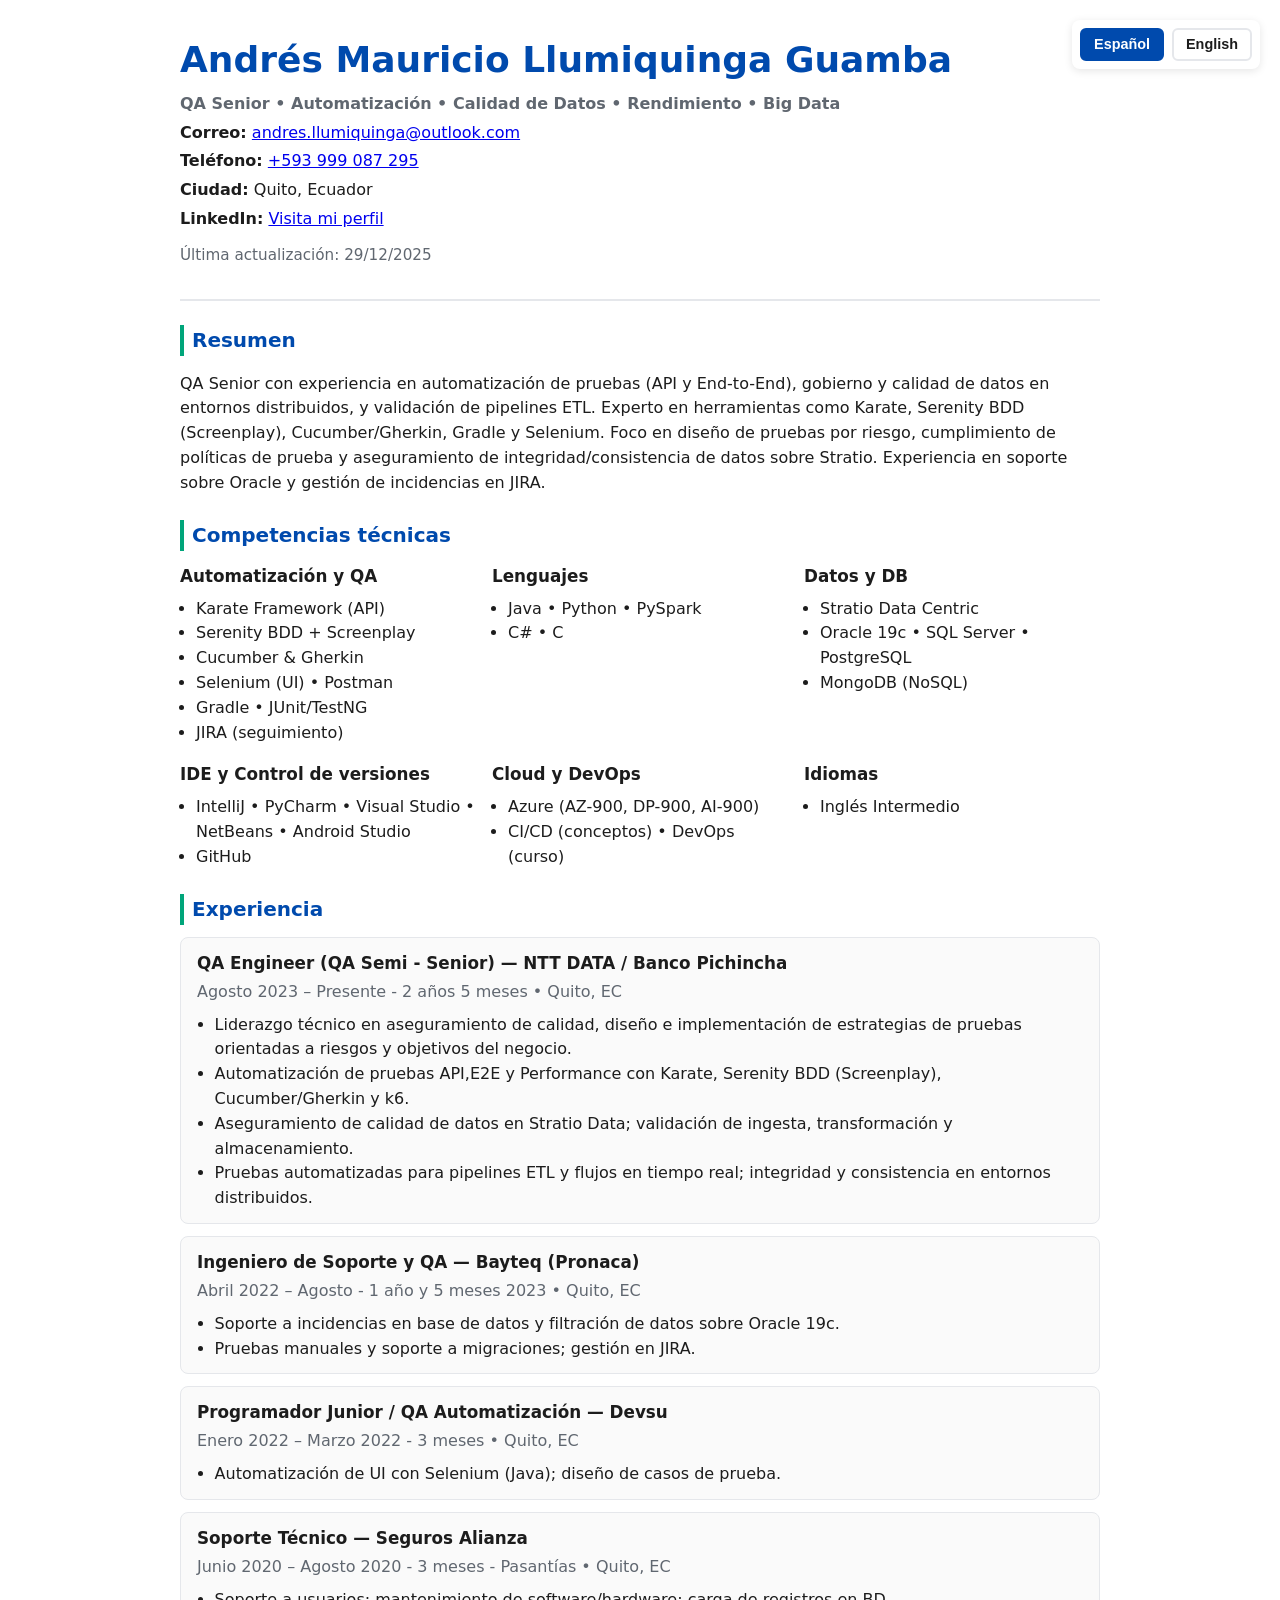
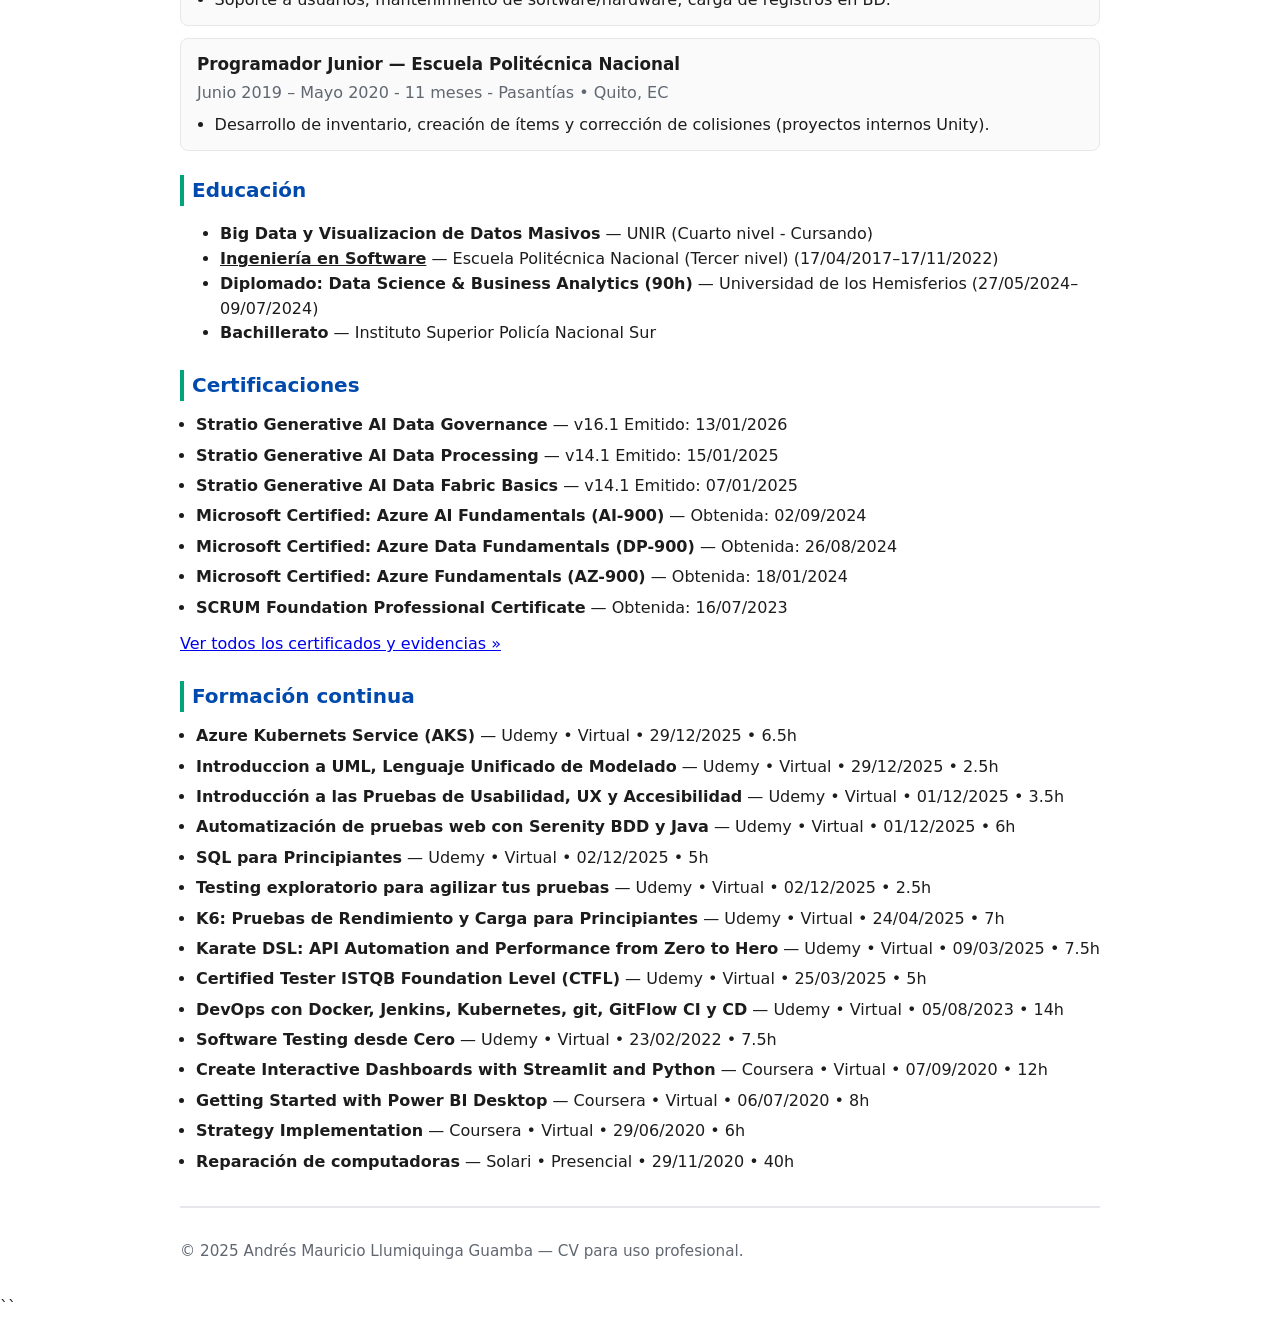
==== index.html @ d61115ff "init commit" ====
<!DOCTYPE html>
<html lang="es">
<head>
  <!-- ====== METADATOS BÁSICOS ====== -->
  <meta charset="utf-8" />
  <meta name="viewport" content="width=device-width, initial-scale=1" />
  <title>CV - Andrés Mauricio Llumiquinga Guamba | QA Senior</title>
  <meta name="description" content="Hoja de vida de QA Senior con foco en automatización, calidad de datos y rendimiento." />

  <!-- ====== HOJA DE ESTILOS ====== -->
    <link rel="stylesheet" href="styles.css">

  <!-- ====== DATOS ESTRUCTURADOS (Opcional) ====== -->
  <script type="application/ld+json">
  {
    "@context": "https://schema.org",
    "@type": "Person",
    "name": "Andrés Mauricio Llumiquinga Guamba",
    "jobTitle": "QA Senior / QA Engineer",
    "email": "mailto:andres.llumiquinga@outlook.com",
    "telephone": "+593-999-087-295",
    "address": {
      "@type": "PostalAddress",
      "addressLocality": "Quito",
      "addressCountry": "EC"
    }
  }
  </script>
</head>

<body>
  <!-- ====== SELECTOR DE IDIOMA ====== -->
  <div class="language-switcher">
    <button class="lang-btn active" data-lang="es" aria-label="Cambiar a Español">
      <span data-i18n="lang.spanish">Español</span>
    </button>
    <button class="lang-btn" data-lang="en" aria-label="Switch to English">
      <span data-i18n="lang.english">English</span>
    </button>
  </div>

  <!-- ====== CONTENEDOR PRINCIPAL ====== -->
  <main class="container">
    <!-- ====== CABECERA ====== -->
    <header class="header" role="banner" itemscope itemtype="https://schema.org/Person">
      <div class="identity">
        <!-- CAMBIAR: Nombre completo -->
        <h1 itemprop="name">Andrés Mauricio Llumiquinga Guamba</h1>
        <!-- CAMBIAR: Rol objetivo -->
        <p class="role" data-i18n="header.role">QA Senior • Automatización • Calidad de Datos • Rendimiento • Big Data</p>
      </div>

      <div class="contact" role="contentinfo">
        <!-- CAMBIAR: Datos de contacto cuando sea necesario -->
        <p><strong data-i18n="header.email">Correo:</strong> <a href="mailto:andres.llumiquinga@outlook.com">andres.llumiquinga@outlook.com</a></p>
        <p><strong data-i18n="header.phone">Teléfono:</strong> <a href="tel:+593999087295">+593 999 087 295</a></p>
        <p><strong data-i18n="header.city">Ciudad:</strong> <span data-i18n="header.location">Quito, Ecuador</span></p>
        <p>
          <strong data-i18n="header.linkedin">LinkedIn:</strong>
          <a href="https://www.linkedin.com/in/andr%C3%A9s-llumiquinga-320a70213?utm_source=share&utm_campaign=share_via&utm_content=profile&utm_medium=android_app"
            target="_blank" rel="noopener noreferrer" aria-label="Visita mi perfil en LinkedIn"
            style="display:inline-flex; align-items:center; gap:6currentColor">
              <path d="M20.447 20.452h-3.554v-5.569c0-1.328-.027-3.036-1.852-3.036-1.853 0-2.136 1.446-2.136 2.94v5.665H9.351V9h3.414v1.561h.048c.476-.9 1.637-1.852 3.37-1.852 3.603 0 4.269 2.372 4.269 5.455v6.288zM5.337 7.433a2.062 2.062 0 1 1 0-4.124 2.062 2.062 0 0 1 0 4.124zM6.997 20.452H3.674V9H6.997v11.452zM22.225 0H1.771C.792 0 0 .77 0 1.723v20.554C0 23.23.792 24 1.771 24h20.451C23.2 24 24 23.23 24 22.277V1.723C24 .77 23.2 0 22.225 0z"/>
            </svg>
            <span data-i18n="header.linkedin.text">Visita mi perfil</span>
          </a>
        </p>
        <!-- (Opcional) Agrega LinkedIn/GitHub cuando los tengas -->
        <!--
        <p><strong>GitHub:</strong> https://github.com/tu-usuariogithub.com/tu-usuario</a></p>
        -->

      </div>

      <!-- CAMBIAR: Actualiza la fecha cada vez que edites el CV -->
      <p class="last-update"><span data-i18n="header.lastupdate">Última actualización:</span> <time datetime="2025-12-29">29/12/2025</time></p>
    </header>

    <!-- ====== RESUMEN PROFESIONAL ====== -->
    <section class="section">
      <h2 data-i18n="section.summary">Resumen</h2>
      <p data-i18n="summary.text">
        QA Senior con experiencia en automatización de pruebas (API y End-to-End), gobierno y calidad de datos en entornos distribuidos,
        y validación de pipelines ETL. Experto en herramientas como Karate, Serenity BDD (Screenplay), Cucumber/Gherkin, Gradle y Selenium.
        Foco en diseño de pruebas por riesgo, cumplimiento de políticas de prueba y aseguramiento de integridad/consistencia de datos sobre
        Stratio. Experiencia en soporte sobre Oracle y gestión de incidencias en JIRA.
        <!-- TIP: Este párrafo es tu propuesta de valor. Actualízalo si cambias de foco. -->
      </p>
    </section>

    <!-- ====== COMPETENCIAS TÉCNICAS ====== -->
    <section class="section">
      <h2 data-i18n="section.skills">Competencias técnicas</h2>

      <div class="skills-grid">
        <div>
          <h3 data-i18n="skills.automation">Automatización y QA</h3>
          <!-- CAMBIAR/AGREGAR: Herramientas de QA -->
          <ul>
            <li>Karate Framework (API)</li>
            <li>Serenity BDD + Screenplay</li>
            <li>Cucumber &amp; Gherkin</li>
            <li>Selenium (UI) • Postman</li>
            <li>Gradle • JUnit/TestNG</li>
            <li>JIRA (seguimiento)</li>
          </ul>
        </div>

        <div>
          <h3 data-i18n="skills.languages">Lenguajes</h3>
          <ul>
            <li>Java • Python • PySpark</li>
            <li>C# • C</li>
          </ul>
        </div>

        <div>
          <h3 data-i18n="skills.data">Datos y DB</h3>
          <ul>
            <li>Stratio Data Centric</li>
            <li>Oracle 19c • SQL Server • PostgreSQL</li>
            <li>MongoDB (NoSQL)</li>
          </ul>
        </div>

        <div>
          <h3 data-i18n="skills.ide">IDE y Control de versiones</h3>
          <ul>
            <li>IntelliJ • PyCharm • Visual Studio • NetBeans • Android Studio</li>
            <li>GitHub</li>
          </ul>
        </div>

        <div>
          <h3 data-i18n="skills.cloud">Cloud y DevOps</h3>
          <ul>
            <li>Azure (AZ-900, DP-900, AI-900)</li>
            <li>CI/CD (conceptos) • DevOps (curso)</li>
          </ul>
        </div>

        <div>
          <h3 data-i18n="skills.spoken">Idiomas</h3>
          <ul>
            <li data-i18n="skills.english">Inglés Intermedio</li>
          </ul>
        </div>
      </div>
    </section>

    <!-- ====== EXPERIENCIA ====== -->
    <section class="section">
      <h2 data-i18n="section.experience">Experiencia</h2>

      <!-- NTTDATA – Banco Pichincha -->
      <article class="job">
        <header>
          <h3 data-i18n="job1.title">QA Engineer (QA Semi - Senior) — NTT DATA / Banco Pichincha</h3>
          <p class="meta" data-i18n="job1.period">Agosto 2023 – Presente - 2 años 5 meses • Quito, EC</p>
        </header>
        <ul>
          <li data-i18n="job1.desc1">Liderazgo técnico en aseguramiento de calidad, diseño e implementación de estrategias de pruebas orientadas a riesgos y objetivos del negocio.</li>
          <li data-i18n="job1.desc2">Automatización de pruebas API,E2E y Performance con Karate, Serenity BDD (Screenplay), Cucumber/Gherkin y k6.</li>
          <li data-i18n="job1.desc3">Aseguramiento de calidad de datos en Stratio Data; validación de ingesta, transformación y almacenamiento.</li>
          <li data-i18n="job1.desc4">Pruebas automatizadas para pipelines ETL y flujos en tiempo real; integridad y consistencia en entornos distribuidos.</li>
        </ul>
      </article>

      <!-- Bayteq -->
      <article class="job">
        <header>
          <h3 data-i18n="job2.title">Ingeniero de Soporte y QA — Bayteq (Pronaca)</h3>
          <p class="meta" data-i18n="job2.period">Abril 2022 – Agosto - 1 año y 5 meses 2023 • Quito, EC</p>
        </header>
        <ul>
          <li data-i18n="job2.desc1">Soporte a incidencias en base de datos y filtración de datos sobre Oracle 19c.</li>
          <li data-i18n="job2.desc2">Pruebas manuales y soporte a migraciones; gestión en JIRA.</li>
        </ul>
      </article>

      <!-- Devsu -->
      <article class="job">
        <header>
          <h3 data-i18n="job3.title">Programador Junior / QA Automatización — Devsu</h3>
          <p class="meta" data-i18n="job3.period">Enero 2022 – Marzo 2022 - 3 meses • Quito, EC</p>
        </header>
        <ul>
          <li data-i18n="job3.desc1">Automatización de UI con Selenium (Java); diseño de casos de prueba.</li>
        </ul>
      </article>

      <!-- Seguros Alianza -->
      <article class="job">
        <header>
          <h3 data-i18n="job4.title">Soporte Técnico — Seguros Alianza</h3>
          <p class="meta" data-i18n="job4.period">Junio 2020 – Agosto 2020 - 3 meses - Pasantías • Quito, EC</p>
        </header>
        <ul>
          <li data-i18n="job4.desc1">Soporte a usuarios; mantenimiento de software/hardware; carga de registros en BD.</li>
        </ul>
      </article>

      <!-- Escuela Politécnica Nacional -->
      <article class="job">
        <header>
          <h3 data-i18n="job5.title">Programador Junior — Escuela Politécnica Nacional</h3>
          <p class="meta" data-i18n="job5.period">Junio 2019 – Mayo 2020 - 11 meses - Pasantías • Quito, EC</p>
        </header>
        <ul>
          <li data-i18n="job5.desc1">Desarrollo de inventario, creación de ítems y corrección de colisiones (proyectos internos Unity).</li>
        </ul>
      </article>
    </section>

    <!-- ====== EDUCACIÓN ====== -->
    <section class="section">
      <h2 data-i18n="section.education">Educación</h2>
      <ul>
        <li><strong data-i18n="edu1">Big Data y Visualizacion de Datos Masivos</strong> — <span data-i18n="edu1.inst">UNIR (Cuarto nivel - Cursando)</span></li>
        <li><strong><a href="titulo.html" style="color: inherit; text-decoration: underline;" data-i18n="edu2">Ingeniería en Software</a></strong> — <span data-i18n="edu2.inst">Escuela Politécnica Nacional (Tercer nivel)</span> (17/04/2017–17/11/2022)</li>
        <li><strong data-i18n="edu3">Diplomado: Data Science &amp; Business Analytics (90h)</strong> — <span data-i18n="edu3.inst">Universidad de los Hemisferios</span> (27/05/2024–09/07/2024)</li>
        <li><strong data-i18n="edu4">Bachillerato</strong> — <span data-i18n="edu4.inst">Instituto Superior Policía Nacional Sur</span></li>
      </ul>
    </section>

    <!-- ====== CERTIFICACIONES ====== -->
    <section class="section">
      <h2 data-i18n="section.certifications">Certificaciones</h2>
      <ul class="cert-list">
        <!-- CAMBIAR/AGREGAR: Mantenemos fechas exactas -->
        <li><strong data-i18n="cert.list.stratio.governance">Stratio Generative AI Data Governance</strong> — v16.1 <span data-i18n="cert.issued">Emitida:</span> 13/01/2026</li>
        <li><strong data-i18n="cert.list.stratio.processing">Stratio Generative AI Data Processing</strong> — v14.1 <span data-i18n="cert.issued">Emitida:</span> 15/01/2025</li>
        <li><strong data-i18n="cert.list.stratio.fabric">Stratio Generative AI Data Fabric Basics</strong> — v14.1 <span data-i18n="cert.issued">Emitida:</span> 07/01/2025</li>
        <li><strong data-i18n="cert.list.azure.ai900">Microsoft Certified: Azure AI Fundamentals (AI-900)</strong> — <span data-i18n="cert.obtained">Obtenida:</span> 02/09/2024</li>
        <li><strong data-i18n="cert.list.azure.dp900">Microsoft Certified: Azure Data Fundamentals (DP-900)</strong> — <span data-i18n="cert.obtained">Obtenida:</span> 26/08/2024</li>
        <li><strong data-i18n="cert.list.azure.az900">Microsoft Certified: Azure Fundamentals (AZ-900)</strong> — <span data-i18n="cert.obtained">Obtenida:</span> 18/01/2024</li>
        <li><strong data-i18n="cert.list.scrum">SCRUM Foundation Professional Certificate</strong> — <span data-i18n="cert.obtained">Obtenida:</span> 16/07/2023</li>
      </ul>

      <!-- ====== Enlace a la galería de certificados ====== -->
      <p style="margin-top: .75rem">
        <!-- CAMBIAR: Si renombras el archivo certificados.html o lo alojas en otra ruta, actualiza el href -->
        
        <a href="certificados.html" target="_blank" rel="noopener" data-i18n="cert.link">
          Ver todos los certificados y evidencias »
        </a>
      </p>
    </section>

    <!-- ====== FORMACIÓN CONTINUA / CURSOS ====== -->
    <section class="section">
      <h2 data-i18n="section.courses">Formación continua</h2>
      <ul class="courses">
        <li><strong data-i18n="course1">Azure Kubernets Service (AKS)</strong> — Udemy • Virtual • 29/12/2025 • 6.5h</li>
        <li><strong data-i18n="course2">Introduccion a UML, Lenguaje Unificado de Modelado</strong> — Udemy • Virtual • 29/12/2025 • 2.5h</li>
        <li><strong data-i18n="course3">Introducción a las Pruebas de Usabilidad, UX y Accesibilidad</strong> — Udemy • Virtual • 01/12/2025 • 3.5h</li>
        <li><strong data-i18n="course4">Automatización de pruebas web con Serenity BDD y Java</strong> — Udemy • Virtual • 01/12/2025 • 6h</li>
        <li><strong data-i18n="course5">SQL para Principiantes</strong> — Udemy • Virtual • 02/12/2025 • 5h</li>
        <li><strong data-i18n="course6">Testing exploratorio para agilizar tus pruebas</strong> — Udemy • Virtual • 02/12/2025 • 2.5h</li>
        <li><strong data-i18n="course7">K6: Pruebas de Rendimiento y Carga para Principiantes</strong> — Udemy • Virtual • 24/04/2025 • 7h</li>
        <li><strong data-i18n="course8">Karate DSL: API Automation and Performance from Zero to Hero</strong> — Udemy • Virtual • 09/03/2025 • 7.5h</li>
        <li><strong data-i18n="course9">Certified Tester ISTQB Foundation Level (CTFL)</strong> — Udemy • Virtual • 25/03/2025 • 5h</li>
        <li><strong data-i18n="course10">DevOps con Docker, Jenkins, Kubernetes, git, GitFlow CI y CD</strong> — Udemy • Virtual • 05/08/2023 • 14h</li>
        <li><strong data-i18n="course11">Software Testing desde Cero:MasterClass todo en 1 (2022)</strong> — Udemy • Virtual • 23/02/2022 • 7.5h</li>
        <li><strong data-i18n="course12">Create Interactive Dashboards with Streamlit and Python</strong> — Coursera • Virtual • 07/09/2020 • 12h</li>
        <li><strong data-i18n="course13">Getting Started with Power BI Desktop</strong> — Coursera • Virtual • 06/07/2020 • 8h</li>
        <li><strong data-i18n="course14">Strategy Implementation</strong> — Coursera • Virtual • 29/06/2020 • 6h</li>
        <li><strong data-i18n="course15">Reparación de computadoras</strong> — Solari • Presencial • 29/11/2020 • 40h</li>
      </ul>
    </section>

    <!-- ====== PIE DE PÁGINA ====== -->
    <footer class="footer">
      <p>© <span id="year">2025</span> Andrés Mauricio Llumiquinga Guamba — <span data-i18n="footer.text">CV para uso profesional</span>.</p>
    </footer>
  </main>

  <!-- ====== SCRIPTS ====== -->
  <script src="js/i18n.js"></script>
  <script src="js/main.js"></script>
</body>
</html>
``
---- styles.css ----
/* ====== VARIABLES DE TEMA ====== */
/* CAMBIAR: Colores de marca aquí y se aplican en todo el CV */
:root {
  --bg: #ffffff;
  --text: #1c1c1c;
  --muted: #606770;
  --primary: #004aad;    /* Azul profesional */
  --accent: #00a57a;     /* Verde para detalles */
  --border: #e5e7eb;
}

/* ====== RESET LIGERO ====== */
* { box-sizing: border-box; }
html, body { margin: 0; padding: 0; }
body {
  font-family: system-ui, -apple-system, Segoe UI, Roboto, Arial, sans-serif;
  background: var(--bg);
  color: var(--text);
  line-height: 1.55;
}

/* ====== CONTENEDOR ====== */
.container {
  max-width: 960px;             /* Escalable para lectura */
  margin: 2rem auto;
  padding: 0 1.25rem;
}

/* ====== CABECERA ====== */
.header {
  border-bottom: 2px solid var(--border);
  padding-bottom: 1rem;
  margin-bottom: 1.5rem;
}
.header .identity h1 {
  font-size: clamp(1.75rem, 3vw, 2.25rem);
  margin: 0 0 .25rem 0;
  color: var(--primary);
}
.header .role {
  margin: 0;
  color: var(--muted);
  font-weight: 600;
}
.header .contact p {
  margin: .25rem 0;
}
.header .last-update {
  margin-top: .75rem;
  font-size: .95rem;
  color: var(--muted);
}

/* ====== SECCIONES ====== */
.section {
  margin: 1.5rem 0;
}
.section h2 {
  font-size: 1.25rem;
  margin: 0 0 .75rem 0;
  color: var(--primary);
  border-left: 4px solid var(--accent);
  padding-left: .5rem;
}

/* ====== GRID DE SKILLS ====== */
.skills-grid {
  display: grid;
  grid-template-columns: repeat(auto-fit, minmax(240px, 1fr));
  gap: 1rem;
}
.skills-grid h3 {
  margin: 0 0 .5rem 0;
  color: var(--text);
  font-size: 1.05rem;
}
.skills-grid ul {
  margin: 0;
  padding-left: 1rem;
}

/* ====== EXPERIENCIA ====== */
.job {
  border: 1px solid var(--border);
  border-radius: 8px;
  padding: .75rem 1rem;
  margin-bottom: .75rem;
  background: #fafafa;
}
.job header h3 {
  margin: 0;
  font-size: 1.05rem;
}
.job .meta {
  margin: .25rem 0 .5rem 0;
  color: var(--muted);
}
.job ul {
  margin: 0;
  padding-left: 1.1rem;
}

/* ====== LISTAS ESPECÍFICAS ====== */
.cert-list, .courses, .references {
  margin: 0;
  padding-left: 1rem;
}
.cert-list li, .courses li, .references li {
  margin-bottom: .35rem;
}

/* ====== PIE DE PÁGINA ====== */
.footer {
  border-top: 2px solid var(--border);
  margin-top: 2rem;
  padding-top: 1rem;
  color: var(--muted);
  font-size: .95rem;
}

/* ====== SELECTOR DE IDIOMA ====== */
.language-switcher {
  position: fixed;
  top: 20px;
  right: 20px;
  display: flex;
  gap: 0.5rem;
  background: white;
  padding: 0.5rem;
  border-radius: 8px;
  box-shadow: 0 2px 8px rgba(0, 0, 0, 0.1);
  z-index: 1000;
}

.lang-btn {
  background: transparent;
  border: 2px solid var(--border);
  color: var(--text);
  padding: 0.4rem 0.75rem;
  border-radius: 6px;
  cursor: pointer;
  font-size: 0.9rem;
  font-weight: 600;
  transition: all 0.3s ease;
}

.lang-btn:hover {
  border-color: var(--primary);
  color: var(--primary);
}

.lang-btn.active {
  background: var(--primary);
  border-color: var(--primary);
  color: white;
}

/* ====== RESPONSIVE DETALLES ====== */
@media (max-width: 560px) {
  .header .contact { font-size: .95rem; }
  
  .language-switcher {
    top: 10px;
    right: 10px;
    padding: 0.3rem;
  }
  
  .lang-btn {
    padding: 0.3rem 0.6rem;
    font-size: 0.85rem;
  }
}

/* ====== MODO IMPRESIÓN (PDF) ====== */
/* Optimizado para generar PDF sin cortes ni páginas adicionales */
@media print {
  /* Mantener colores originales */
  :root {
    --bg: #ffffff;
    --text: #1c1c1c;
    --muted: #606770;
    --primary: #004aad;    /* Azul profesional */
    --accent: #00a57a;     /* Verde para detalles */
    --border: #e5e7eb;
  }
  
  /* Resetear márgenes y padding del contenedor */
  body {
    margin: 0;
    padding: 0;
    background: white;
  }
  
  .container { 
    max-width: 100%; 
    margin: 0 auto;
    padding: 1cm 1.5cm;
  }
  
  /* Cabecera compacta */
  .header {
    border-bottom: 2px solid var(--border);
    padding-bottom: 0.5rem;
    margin-bottom: 0.75rem;
    page-break-after: avoid;
  }
  
  .header .identity h1 {
    font-size: 1.5rem;
    margin-bottom: 0.25rem;
  }
  
  .header .role {
    font-size: 0.9rem;
    margin-bottom: 0.5rem;
  }
  
  .header .contact p {
    margin: 0.15rem 0;
    font-size: 0.85rem;
    line-height: 1.3;
  }
  
  .header .last-update {
    font-size: 0.8rem;
    margin-top: 0.5rem;
  }
  
  /* Secciones */
  .section {
    margin: 0.75rem 0;
    page-break-inside: avoid;
  }
  
  .section h2 {
    font-size: 1.1rem;
    margin: 0.5rem 0 0.4rem 0;
    page-break-after: avoid;
  }
  
  /* Skills grid compacto */
  .skills-grid {
    display: grid;
    grid-template-columns: repeat(3, 1fr);
    gap: 0.5rem;
    font-size: 0.85rem;
  }
  
  .skills-grid h3 {
    font-size: 0.95rem;
    margin: 0 0 0.3rem 0;
  }
  
  .skills-grid ul {
    margin: 0;
    padding-left: 1rem;
  }
  
  .skills-grid li {
    margin-bottom: 0.15rem;
    line-height: 1.3;
  }
  
  /* Experiencia - EVITAR CORTES */
  .job {
    border: 1px solid var(--border);
    border-radius: 4px;
    padding: 0.5rem 0.75rem;
    margin-bottom: 0.5rem;
    background: #fafafa;
    page-break-inside: avoid; /* Evita que se corte */
    break-inside: avoid; /* Soporte adicional */
  }
  
  .job header {
    page-break-after: avoid;
  }
  
  .job header h3 {
    font-size: 0.95rem;
    margin: 0 0 0.2rem 0;
  }
  
  .job .meta {
    font-size: 0.8rem;
    margin: 0.15rem 0 0.3rem 0;
  }
  
  .job ul {
    margin: 0;
    padding-left: 1.2rem;
  }
  
  .job li {
    margin-bottom: 0.2rem;
    font-size: 0.85rem;
    line-height: 1.4;
    page-break-inside: avoid;
  }
  
  /* Listas compactas */
  .cert-list, .courses {
    margin: 0;
    padding-left: 1.2rem;
    font-size: 0.85rem;
  }
  
  .cert-list li, .courses li {
    margin-bottom: 0.2rem;
    line-height: 1.3;
    page-break-inside: avoid;
  }
  
  /* Educación */
  .section ul {
    font-size: 0.85rem;
    line-height: 1.4;
  }
  
  .section ul li {
    margin-bottom: 0.25rem;
    page-break-inside: avoid;
  }
  
  /* Footer */
  .footer {
    border-top: 1px solid var(--border);
    margin-top: 1rem;
    padding-top: 0.5rem;
    font-size: 0.8rem;
    page-break-inside: avoid;
  }
  
  /* Enlaces sin decoración */
  a {
    color: #000;
    text-decoration: none;
  }
  
  /* SVG y elementos decorativos ocultos */
  svg {
    display: none;
  }
  
  /* Ocultar selector de idioma en impresión */
  .language-switcher {
    display: none;
  }
  
  /* Evitar saltos de página innecesarios */
  h1, h2, h3, h4, h5, h6 {
    page-break-after: avoid;
  }
  
  p {
    orphans: 3;
    widows: 3;
  }
  
  /* Reducir espaciado general */
  * {
    margin-top: 0;
  }
  
  /* Asegurar que el resumen no se parta */
  .section:first-of-type p {
    page-break-inside: avoid;
  }
}

/* ===================================================================== */
/* ====== ESTILOS ADICIONALES PARA CERTIFICADOS.HTML (GALERÍA) ======== */
/* ===================================================================== */

/* Botones/Filtros */
.filters {
  display: flex;
  flex-wrap: wrap;
  gap: .5rem;
}
.filter-btn {
  border: 1px solid var(--border);
  background: #fff;
  color: var(--text);
  padding: .4rem .75rem;
  border-radius: 6px;
  cursor: pointer;
  font-size: .95rem;
}
.filter-btn.is-active {
  border-color: var(--primary);
  color: var(--primary);
  font-weight: 600;
}

/* Enlace estilo botón (para "Ver certificados") */
.btn-link {
  color: var(--primary);
  font-weight: 600;
  text-decoration: none;
  border-bottom: 2px solid var(--primary);
}
.btn-link:hover { opacity: .85; }

/* Grid de certificados */
.cert-grid {
  display: grid;
  grid-template-columns: repeat(auto-fill, minmax(300px, 1fr));
  gap: 1.875rem;
  margin-top: 1.25rem;
}

/* Tarjetas */
.card {
  background: white;
  border-radius: 12px;
  overflow: hidden;
  box-shadow: 0 4px 6px rgba(0, 0, 0, 0.1);
  transition: transform 0.3s ease, box-shadow 0.3s ease;
  display: flex;
  flex-direction: column;
}

.card:hover {
  transform: translateY(-5px);
  box-shadow: 0 8px 15px rgba(0, 0, 0, 0.2);
}

/* Card Header con gradiente e icono centrado */
.card-header {
  background: linear-gradient(135deg, #2b7a9b 0%, #1abc9c 100%);
  padding: 3.75rem 1.25rem;
  display: flex;
  flex-direction: column;
  align-items: center;
  justify-content: center;
  min-height: 200px;
}

.card-icon {
  font-size: 5rem;
  margin-bottom: 0.9375rem;
  text-align: center;
}

.card-icon-image {
  width: 100%;
  max-width: 150px;
  height: 100px;
  display: flex;
  align-items: center;
  justify-content: center;
  margin-bottom: 0.9375rem;
}

.card-icon-image img {
  max-width: 100%;
  max-height: 100%;
  object-fit: contain;
  filter: brightness(1.1) contrast(0.95);
}

.card-title {
  color: white;
  font-size: 1.25rem;
  font-weight: 600;
  text-align: center;
  letter-spacing: 1px;
}

/* Card Body */
.card-body {
  padding: 1.5625rem;
  flex: 1;
  display: flex;
  flex-direction: column;
}

.cert-name {
  font-size: 1.125rem;
  font-weight: 700;
  color: #333;
  margin: 0 0 0.9375rem 0;
  line-height: 1.4;
}

.cert-details {
  font-size: 0.875rem;
  color: #666;
  margin-bottom: 1.25rem;
}

.cert-details span {
  display: inline-block;
  margin-right: 0.625rem;
}

.card-buttons {
  display: flex;
  gap: 0.625rem;
  flex-wrap: wrap;
  margin-top: auto;
}

/* Botones de acción */
.btn {
  padding: 0.625rem 1.25rem;
  border-radius: 6px;
  text-decoration: none;
  font-size: 0.875rem;
  font-weight: 600;
  display: inline-flex;
  align-items: center;
  gap: 0.5rem;
  transition: all 0.3s ease;
  border: none;
  cursor: pointer;
  color: #fff;
}

.btn-preview {
  background-color: #0066cc;
}

.btn-preview:hover {
  background-color: #0052a3;
}

.btn-credential {
  background-color: #10b981;
}

.btn-credential:hover {
  background-color: #059669;
}

/* Impresión: ocultar miniaturas si lo deseas */
@media print {
  .card-media { display: none; }
}

/* ===================================================================== */
/* ====== LIGHTBOX MODAL PARA VISTA PREVIA DE CERTIFICADOS ============ */
/* ===================================================================== */

.lightbox {
  display: none;
  position: fixed;
  z-index: 9999;
  left: 0;
  top: 0;
  width: 100%;
  height: 100%;
  background-color: rgba(0, 0, 0, 0.95);
  align-items: center;
  justify-content: center;
  animation: fadeIn 0.3s ease;
}

@keyframes fadeIn {
  from { opacity: 0; }
  to { opacity: 1; }
}

.lightbox-content {
  max-width: 95%;
  max-height: 92vh;
  display: flex;
  flex-direction: column;
  align-items: center;
  gap: 1rem;
  animation: zoomIn 0.3s ease;
}

@keyframes zoomIn {
  from { transform: scale(0.8); opacity: 0; }
  to { transform: scale(1); opacity: 1; }
}


#lightbox-media {
  display: flex;
  align-items: center;
  justify-content: center;
  width: 100vw;
  height: 85vh;
  background: transparent;
  border-radius: 0;
  overflow: visible;
  box-shadow: none;
  margin: 0;
  padding: 0;
}

#lightbox-media img {
  max-width: 96vw;
  max-height: 82vh;
  object-fit: contain;
  display: block;
  margin: 0 auto;
  background: #fff;
  border-radius: 8px;
  box-shadow: 0 4px 24px rgba(0,0,0,0.18);
}

#lightbox-media iframe {
  width: 96vw;
  height: 82vh;
  min-width: 320px;
  min-height: 400px;
  border: none;
  border-radius: 8px;
  background: #fff;
  box-shadow: 0 4px 24px rgba(0,0,0,0.18);
  display: block;
  margin: 0 auto;
}

#lightbox-img {
  max-width: 100%;
  max-height: 70vh;
  object-fit: contain;
  border-radius: 8px;
  box-shadow: 0 10px 40px rgba(0, 0, 0, 0.5);
}

.lightbox-caption {
  background: rgba(255, 255, 255, 0.95);
  padding: 1rem 1.5rem;
  border-radius: 8px;
  text-align: center;
  max-width: 600px;
}

.lightbox-caption h3 {
  margin: 0 0 0.5rem 0;
  color: var(--primary);
  font-size: 1.1rem;
}

.lightbox-caption p {
  margin: 0;
  color: var(--muted);
  font-size: 0.95rem;
}

/* Botones de navegación y cierre */
.close-btn, .prev-btn, .next-btn {
  position: absolute;
  color: white;
  font-size: 2.5rem;
  font-weight: bold;
  cursor: pointer;
  user-select: none;
  padding: 0.5rem 1rem;
  transition: all 0.2s ease;
  background: rgba(0, 0, 0, 0.5);
  border-radius: 4px;
}

.close-btn:hover, .prev-btn:hover, .next-btn:hover {
  background: rgba(255, 255, 255, 0.2);
  transform: scale(1.1);
}

.close-btn {
  top: 20px;
  right: 35px;
}

.prev-btn {
  left: 20px;
  top: 50%;
  transform: translateY(-50%);
}

.next-btn {
  right: 20px;
  top: 50%;
  transform: translateY(-50%);
}

.prev-btn:hover, .next-btn:hover {
  transform: translateY(-50%) scale(1.1);
}

/* Placeholder para certificados sin imagen */
.placeholder-cert {
  width: 100%;
  height: 100%;
  display: flex;
  flex-direction: column;
  align-items: center;
  justify-content: center;
  background: linear-gradient(135deg, var(--primary) 0%, var(--accent) 100%);
  color: white;
  font-size: 3rem;
  font-weight: bold;
  cursor: pointer;
  transition: transform 0.2s ease;
}

.placeholder-cert:hover {
  transform: scale(1.05);
}

.placeholder-cert small {
  font-size: 0.9rem;
  margin-top: 0.5rem;
  opacity: 0.9;
}

/* Hacer las tarjetas más interactivas */
.card {
  transition: transform 0.2s ease, box-shadow 0.2s ease;
}

.card:hover {
  transform: translateY(-5px);
  box-shadow: 0 8px 20px rgba(0, 0, 0, 0.15);
}

.card-media {
  cursor: pointer;
  transition: opacity 0.2s ease;
}

.card-media:hover {
  opacity: 0.9;
}

/* Mejorar botones */
.btn {
  transition: all 0.2s ease;
  border: none;
  cursor: pointer;
}

.btn:hover {
  transform: translateY(-2px);
  box-shadow: 0 4px 12px rgba(0, 74, 173, 0.3);
}

.btn-secondary:hover {
  box-shadow: 0 4px 12px rgba(0, 165, 122, 0.3);
}

/* Responsive para lightbox */
@media (max-width: 768px) {
  .lightbox-content {
    max-width: 95%;
  }
  
  #lightbox-img {
    max-height: 60vh;
  }
  
  .close-btn {
    top: 10px;
    right: 10px;
    font-size: 2rem;
  }
  
  .prev-btn, .next-btn {
    font-size: 2rem;
    padding: 0.3rem 0.7rem;
  }
  
  .lightbox-caption {
    padding: 0.75rem 1rem;
  }
  
  .lightbox-caption h3 {
    font-size: 1rem;
  }
}

/* ===================================================================== */
/* ====== ESTILOS PARA TITULO.HTML ====================================== */
/* ===================================================================== */

.pdf-container {
  width: 100%;
  height: calc(100vh - 200px);
  min-height: 600px;
  margin: 2rem 0;
  border: 1px solid var(--border);
  border-radius: 8px;
  overflow: hidden;
}

.pdf-container iframe {
  width: 100%;
  height: 100%;
  border: none;
}

.btn-back {
  display: inline-flex;
  align-items: center;
  justify-content: center;
  background: var(--primary);
  color: #fff;
  padding: 0.75rem 1.5rem;
  border-radius: 6px;
  text-decoration: none;
  font-weight: 600;
  transition: opacity 0.3s ease;
  min-width: 180px;
}

.btn-back:hover {
  opacity: 0.9;
}

.download-link {
  display: inline-flex;
  align-items: center;
  justify-content: center;
  background: var(--accent);
  color: #fff;
  padding: 0.75rem 1.5rem;
  border-radius: 6px;
  text-decoration: none;
  font-weight: 600;
  transition: opacity 0.3s ease;
  min-width: 180px;
}

.download-link:hover {
  opacity: 0.9;
}

.actions {
  display: flex;
  gap: 0.75rem;
  flex-wrap: wrap;
  align-items: stretch;
  margin: 1.5rem 0;
}

.actions a {
  display: inline-flex;
  align-items: center;
  justify-content: center;
}
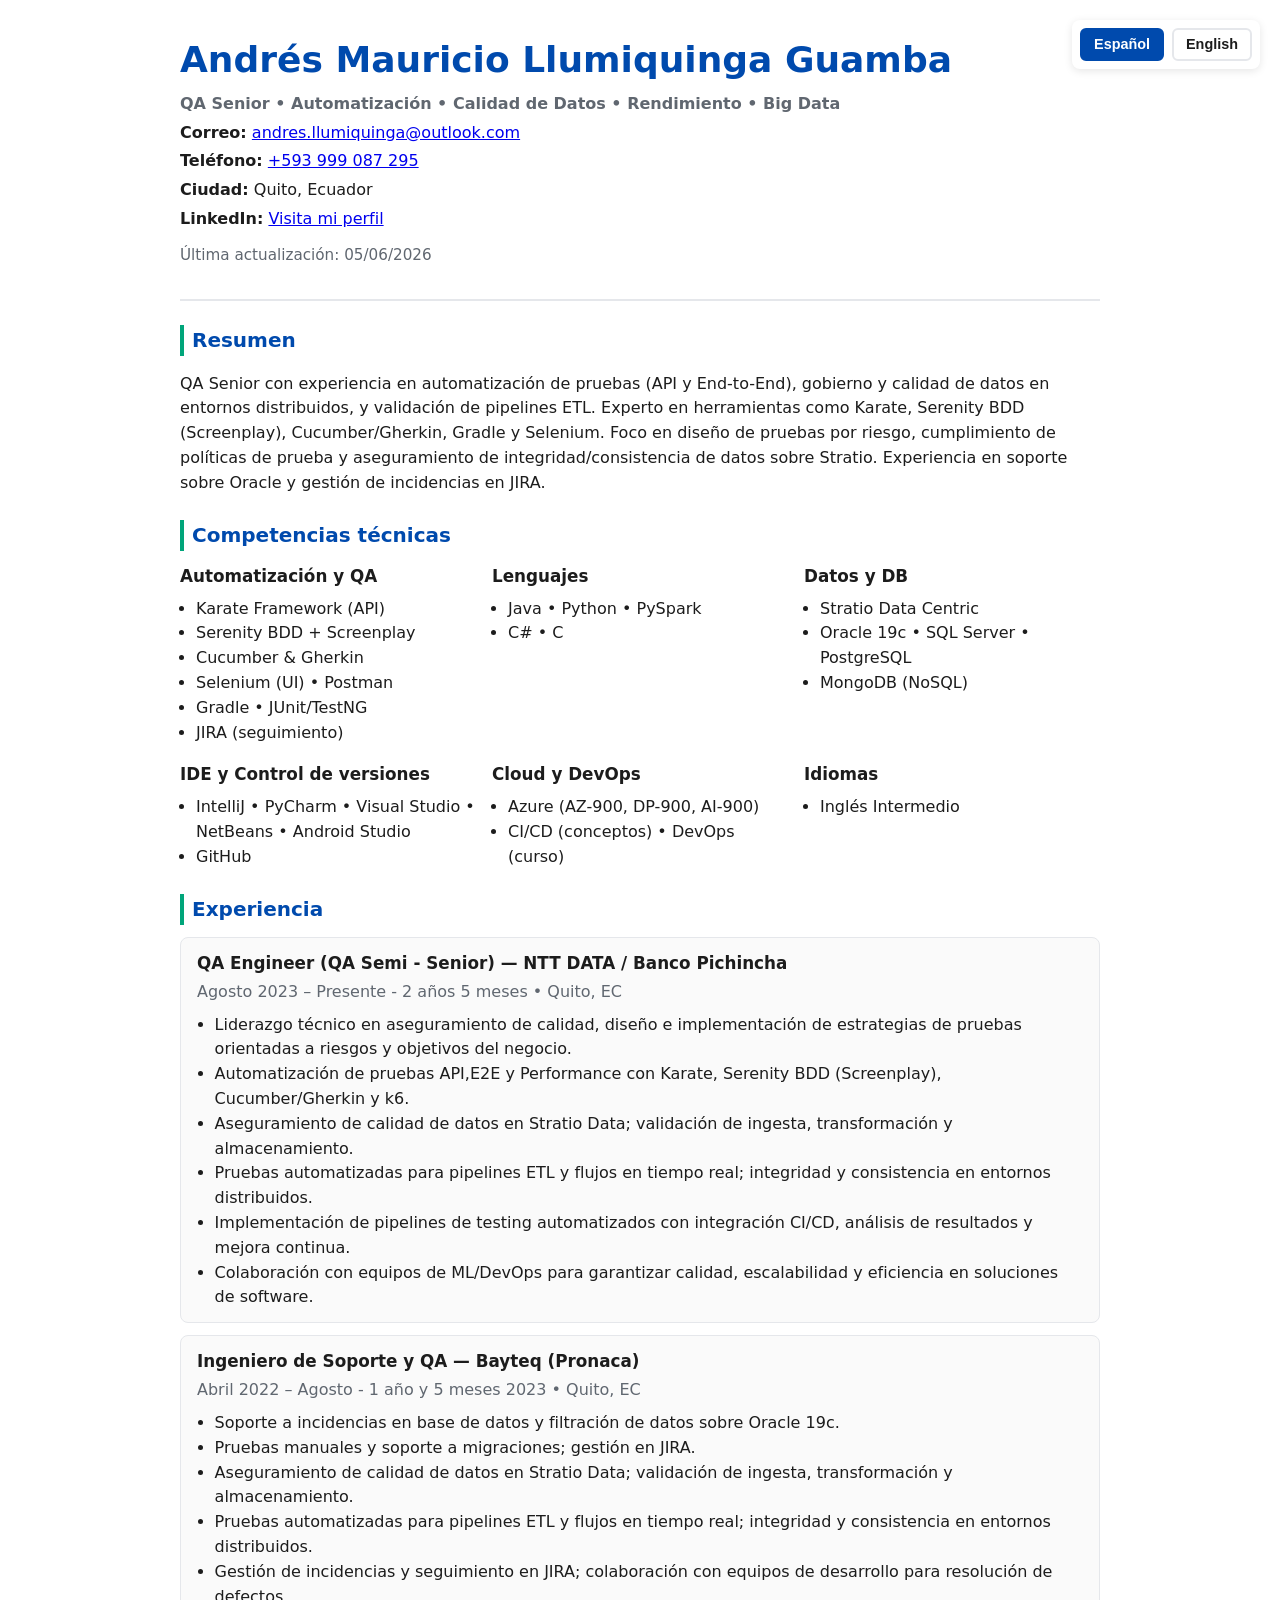
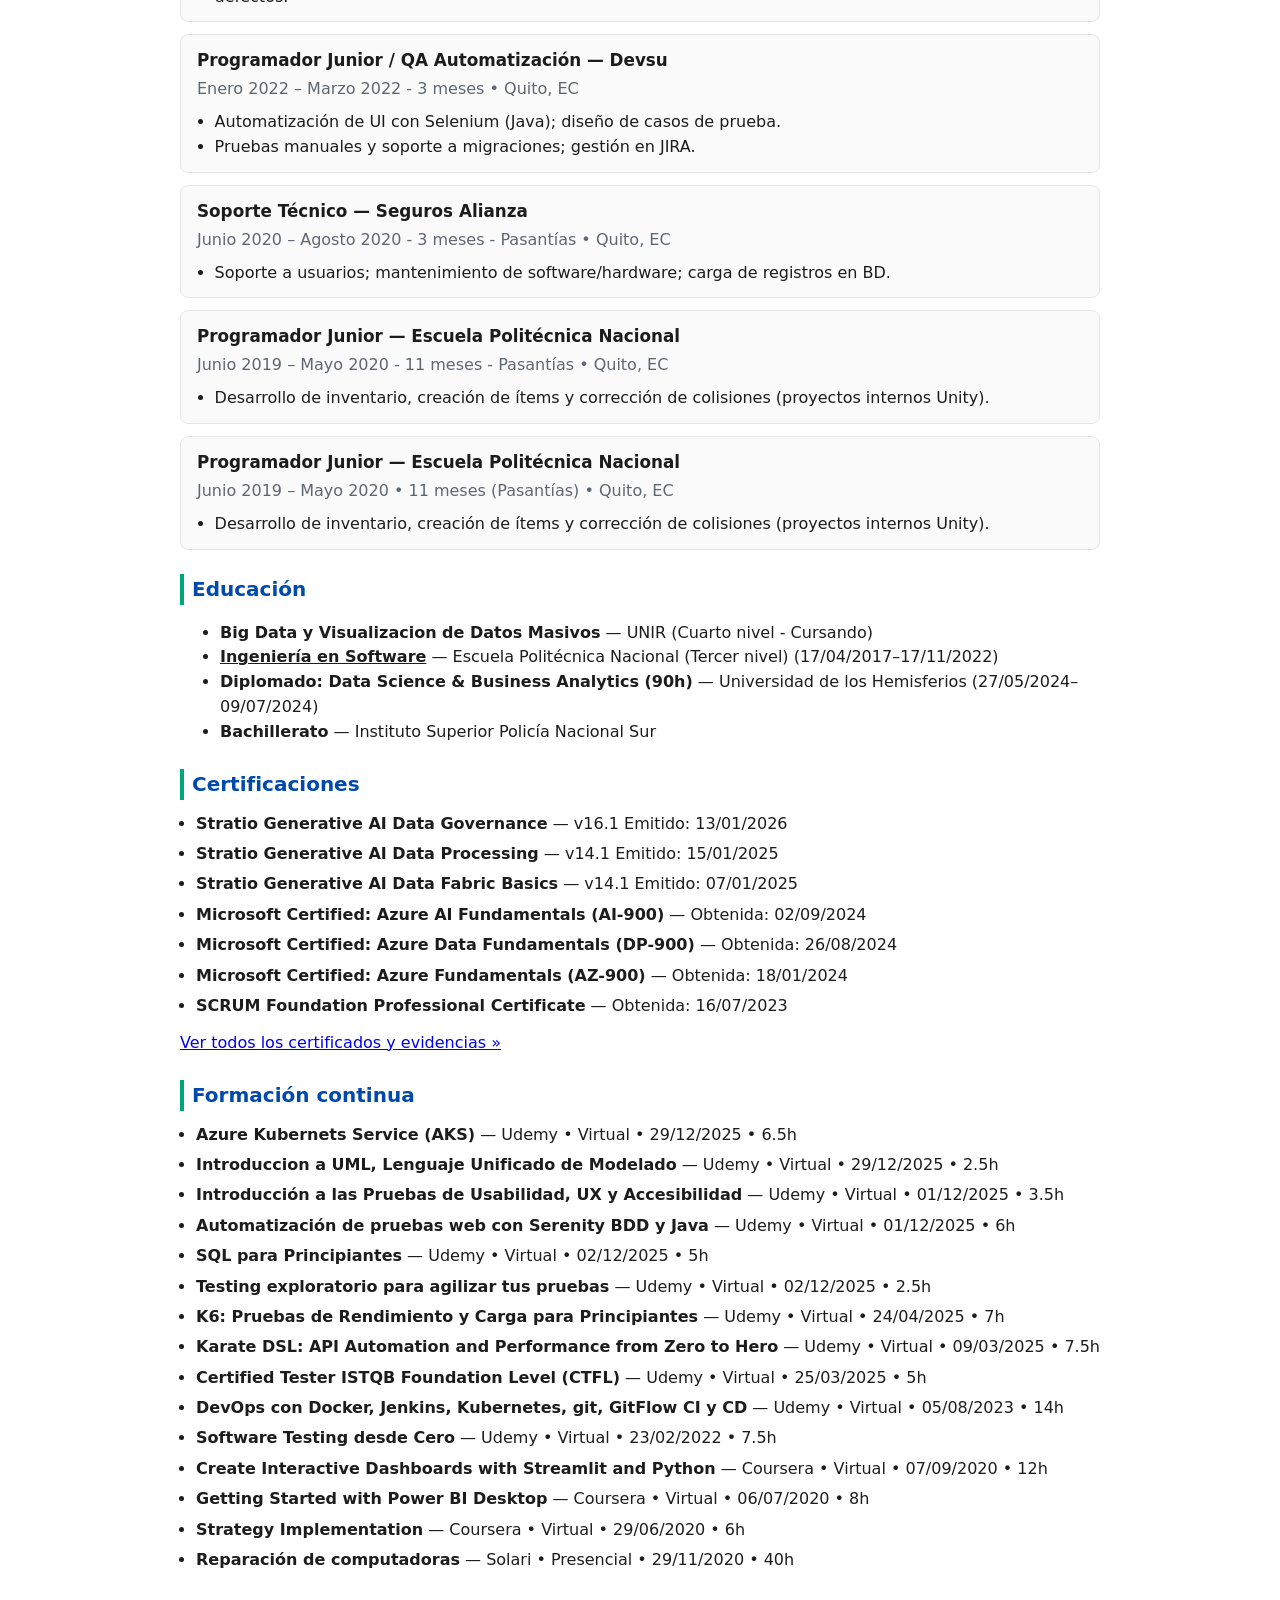
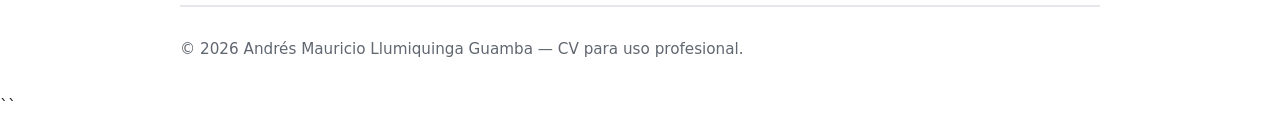
==== commit 9340e954: "Update new role" ====
--- a/index.html
+++ b/index.html
@@ -16,7 +16,7 @@
     "@context": "https://schema.org",
     "@type": "Person",
     "name": "Andrés Mauricio Llumiquinga Guamba",
-    "jobTitle": "QA Senior / QA Engineer",
+    "jobTitle": "QE Senior",
     "email": "mailto:andres.llumiquinga@outlook.com",
     "telephone": "+593-999-087-295",
     "address": {
@@ -47,7 +47,7 @@
         <!-- CAMBIAR: Nombre completo -->
         <h1 itemprop="name">Andrés Mauricio Llumiquinga Guamba</h1>
         <!-- CAMBIAR: Rol objetivo -->
-        <p class="role" data-i18n="header.role">QA Senior • Automatización • Calidad de Datos • Rendimiento • Big Data</p>
+        <p class="role" data-i18n="header.role">QE Senior • Automatización • Calidad de Datos • Agentes de IA • MCP • Rendimiento • Big Data</p>
       </div>
 
       <div class="contact" role="contentinfo">
@@ -73,18 +73,20 @@
       </div>
 
       <!-- CAMBIAR: Actualiza la fecha cada vez que edites el CV -->
-      <p class="last-update"><span data-i18n="header.lastupdate">Última actualización:</span> <time datetime="2025-12-29">29/12/2025</time></p>
+      <p class="last-update"><span data-i18n="header.lastupdate">Última actualización:</span> <time datetime="2026-06-05">05/06/2026</time></p>
     </header>
 
     <!-- ====== RESUMEN PROFESIONAL ====== -->
     <section class="section">
       <h2 data-i18n="section.summary">Resumen</h2>
       <p data-i18n="summary.text">
-        QA Senior con experiencia en automatización de pruebas (API y End-to-End), gobierno y calidad de datos en entornos distribuidos,
-        y validación de pipelines ETL. Experto en herramientas como Karate, Serenity BDD (Screenplay), Cucumber/Gherkin, Gradle y Selenium.
-        Foco en diseño de pruebas por riesgo, cumplimiento de políticas de prueba y aseguramiento de integridad/consistencia de datos sobre
-        Stratio. Experiencia en soporte sobre Oracle y gestión de incidencias en JIRA.
-        <!-- TIP: Este párrafo es tu propuesta de valor. Actualízalo si cambias de foco. -->
+        Ingeniero de Calidad Senior (QE SR) en NTT DATA — puesto asumido desde el 1 de mayo de 2026. Experiencia consolidada en automatización de pruebas
+        (API y End-to-End), gobierno y calidad de datos en entornos distribuidos, y validación de pipelines ETL. Experto en herramientas como Karate,
+        Serenity BDD (Screenplay), Cucumber/Gherkin, Gradle, Selenium y k6 para pruebas de rendimiento. Actualmente liderando el diseño e implementación
+        de estrategias de pruebas orientadas a riesgos, pipelines de testing automatizados, frameworks MCP (Model Context Protocol) y soluciones de
+        automatización que integran agentes conversacionales de IA para soporte, pruebas y mejora continua. Foco en aseguramiento de integridad y
+        consistencia de datos sobre Stratio, cumplimiento de políticas de prueba, CI/CD, Python, integración con equipos de ML/DevOps y análisis de
+        resultados para garantizar calidad y escalabilidad. Enfocado en impulsar la eficiencia y la calidad mediante soluciones inteligentes y automatizadas.
       </p>
     </section>
 
@@ -152,62 +154,79 @@
     <section class="section">
       <h2 data-i18n="section.experience">Experiencia</h2>
 
-      <!-- NTTDATA – Banco Pichincha -->
-      <article class="job">
-        <header>
-          <h3 data-i18n="job1.title">QA Engineer (QA Semi - Senior) — NTT DATA / Banco Pichincha</h3>
-          <p class="meta" data-i18n="job1.period">Agosto 2023 – Presente - 2 años 5 meses • Quito, EC</p>
+      <!-- NTTDATA – Banco Pichincha - QE Senior -->
+      <article class="job">
+        <header>
+          <h3 data-i18n="job1.title">QE Senior (QE SR) — NTT DATA / Banco Pichincha</h3>
+          <p class="meta" data-i18n="job1.period">Mayo 2026 – Presente • Quito, EC</p>
         </header>
         <ul>
           <li data-i18n="job1.desc1">Liderazgo técnico en aseguramiento de calidad, diseño e implementación de estrategias de pruebas orientadas a riesgos y objetivos del negocio.</li>
-          <li data-i18n="job1.desc2">Automatización de pruebas API,E2E y Performance con Karate, Serenity BDD (Screenplay), Cucumber/Gherkin y k6.</li>
-          <li data-i18n="job1.desc3">Aseguramiento de calidad de datos en Stratio Data; validación de ingesta, transformación y almacenamiento.</li>
-          <li data-i18n="job1.desc4">Pruebas automatizadas para pipelines ETL y flujos en tiempo real; integridad y consistencia en entornos distribuidos.</li>
+          <li data-i18n="job1.desc2">Creación y orquestación de agentes de IA y frameworks MCP (Model Context Protocol) para automatización inteligente de pruebas y soporte.</li>
+          <li data-i18n="job1.desc3">Automatización de pruebas API, E2E y Performance con Karate, Serenity BDD (Screenplay), Cucumber/Gherkin y k6.</li>
+          <li data-i18n="job1.desc4">Aseguramiento de calidad de datos en Stratio Data; validación de ingesta, transformación y almacenamiento.</li>
+          <li data-i18n="job1.desc5">Implementación de pipelines de testing automatizados con integración CI/CD, análisis de resultados y mejora continua.</li>
+          <li data-i18n="job1.desc6">Colaboración con equipos de ML/DevOps para garantizar calidad, escalabilidad y eficiencia en soluciones de software.</li>
+        </ul>
+      </article>
+
+      <!-- NTTDATA – Banco Pichincha - QA Engineer -->
+      <article class="job">
+        <header>
+          <h3 data-i18n="job2.title">QA Engineer (QA Semi - Senior) — NTT DATA / Banco Pichincha</h3>
+          <p class="meta" data-i18n="job2.period">Agosto 2023 – Abril 2026 • 2 años 9 meses • Quito, EC</p>
+        </header>
+        <ul>
+          <li data-i18n="job2.desc1">Diseño e implementación de estrategias de pruebas orientadas a riesgos y objetivos del negocio.</li>
+          <li data-i18n="job2.desc2">Automatización de pruebas API, E2E y Performance con Karate, Serenity BDD (Screenplay), Cucumber/Gherkin y k6.</li>
+          <li data-i18n="job2.desc3">Aseguramiento de calidad de datos en Stratio Data; validación de ingesta, transformación y almacenamiento.</li>
+          <li data-i18n="job2.desc4">Pruebas automatizadas para pipelines ETL y flujos en tiempo real; integridad y consistencia en entornos distribuidos.</li>
+          <li data-i18n="job2.desc5">Gestión de incidencias y seguimiento en JIRA; colaboración con equipos de desarrollo para resolución de defectos.</li>
         </ul>
       </article>
 
       <!-- Bayteq -->
       <article class="job">
         <header>
-          <h3 data-i18n="job2.title">Ingeniero de Soporte y QA — Bayteq (Pronaca)</h3>
-          <p class="meta" data-i18n="job2.period">Abril 2022 – Agosto - 1 año y 5 meses 2023 • Quito, EC</p>
-        </header>
-        <ul>
-          <li data-i18n="job2.desc1">Soporte a incidencias en base de datos y filtración de datos sobre Oracle 19c.</li>
-          <li data-i18n="job2.desc2">Pruebas manuales y soporte a migraciones; gestión en JIRA.</li>
+          <h3 data-i18n="job3.title">Ingeniero de Soporte y QA — Bayteq (Pronaca)</h3>
+          <p class="meta" data-i18n="job3.period">Abril 2022 – Agosto 2023 • 1 año 5 meses • Quito, EC</p>
+        </header>
+        <ul>
+          <li data-i18n="job3.desc1">Soporte a incidencias en base de datos y filtración de datos sobre Oracle 19c.</li>
+          <li data-i18n="job3.desc2">Pruebas manuales y soporte a migraciones; gestión en JIRA.</li>
         </ul>
       </article>
 
       <!-- Devsu -->
       <article class="job">
         <header>
-          <h3 data-i18n="job3.title">Programador Junior / QA Automatización — Devsu</h3>
-          <p class="meta" data-i18n="job3.period">Enero 2022 – Marzo 2022 - 3 meses • Quito, EC</p>
-        </header>
-        <ul>
-          <li data-i18n="job3.desc1">Automatización de UI con Selenium (Java); diseño de casos de prueba.</li>
+          <h3 data-i18n="job4.title">Programador Junior / QA Automatización — Devsu</h3>
+          <p class="meta" data-i18n="job4.period">Enero 2022 – Marzo 2022 • 3 meses • Quito, EC</p>
+        </header>
+        <ul>
+          <li data-i18n="job4.desc1">Automatización de UI con Selenium (Java); diseño de casos de prueba.</li>
         </ul>
       </article>
 
       <!-- Seguros Alianza -->
       <article class="job">
         <header>
-          <h3 data-i18n="job4.title">Soporte Técnico — Seguros Alianza</h3>
-          <p class="meta" data-i18n="job4.period">Junio 2020 – Agosto 2020 - 3 meses - Pasantías • Quito, EC</p>
-        </header>
-        <ul>
-          <li data-i18n="job4.desc1">Soporte a usuarios; mantenimiento de software/hardware; carga de registros en BD.</li>
+          <h3 data-i18n="job5.title">Soporte Técnico — Seguros Alianza</h3>
+          <p class="meta" data-i18n="job5.period">Junio 2020 – Agosto 2020 • 3 meses (Pasantías) • Quito, EC</p>
+        </header>
+        <ul>
+          <li data-i18n="job5.desc1">Soporte a usuarios; mantenimiento de software/hardware; carga de registros en BD.</li>
         </ul>
       </article>
 
       <!-- Escuela Politécnica Nacional -->
       <article class="job">
         <header>
-          <h3 data-i18n="job5.title">Programador Junior — Escuela Politécnica Nacional</h3>
-          <p class="meta" data-i18n="job5.period">Junio 2019 – Mayo 2020 - 11 meses - Pasantías • Quito, EC</p>
-        </header>
-        <ul>
-          <li data-i18n="job5.desc1">Desarrollo de inventario, creación de ítems y corrección de colisiones (proyectos internos Unity).</li>
+          <h3 data-i18n="job6.title">Programador Junior — Escuela Politécnica Nacional</h3>
+          <p class="meta" data-i18n="job6.period">Junio 2019 – Mayo 2020 • 11 meses (Pasantías) • Quito, EC</p>
+        </header>
+        <ul>
+          <li data-i18n="job6.desc1">Desarrollo de inventario, creación de ítems y corrección de colisiones (proyectos internos Unity).</li>
         </ul>
       </article>
     </section>
@@ -271,7 +290,7 @@
 
     <!-- ====== PIE DE PÁGINA ====== -->
     <footer class="footer">
-      <p>© <span id="year">2025</span> Andrés Mauricio Llumiquinga Guamba — <span data-i18n="footer.text">CV para uso profesional</span>.</p>
+      <p>© <span id="year">2026</span> Andrés Mauricio Llumiquinga Guamba — <span data-i18n="footer.text">CV para uso profesional</span>.</p>
     </footer>
   </main>
 
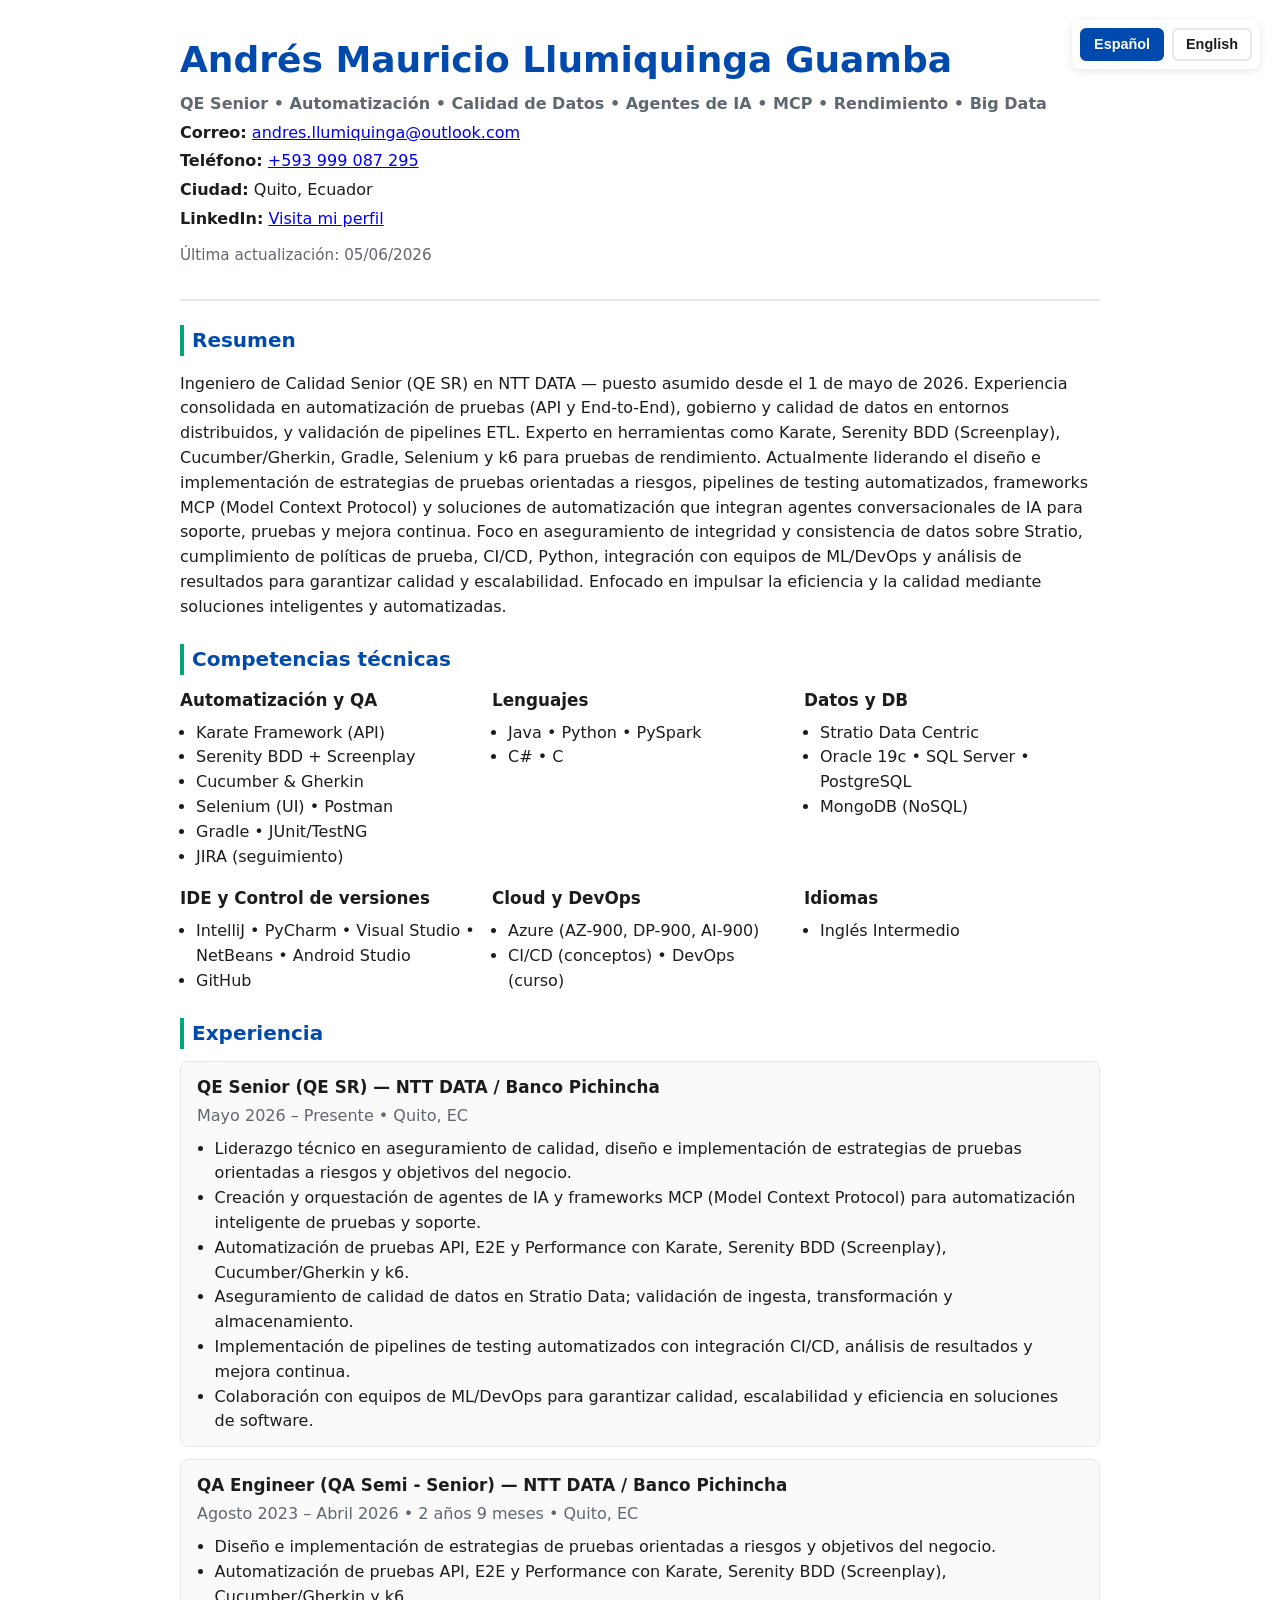
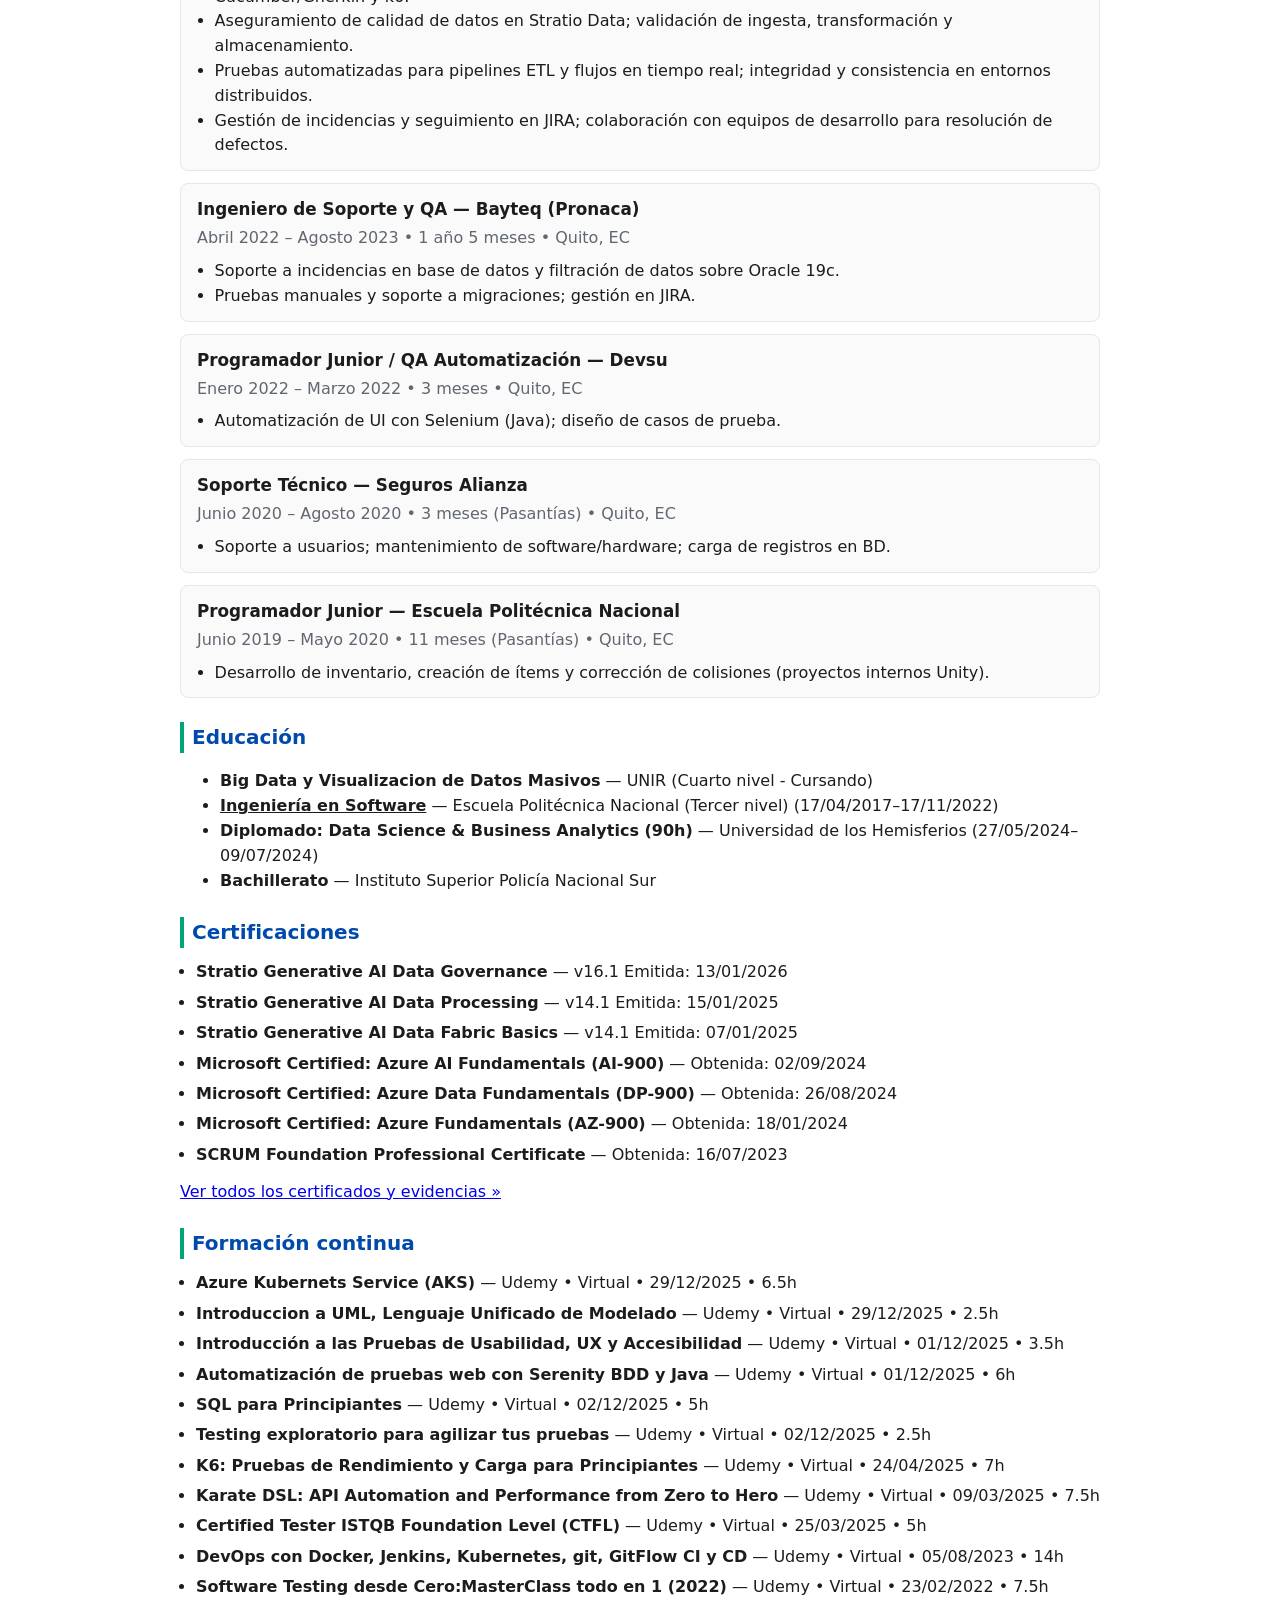
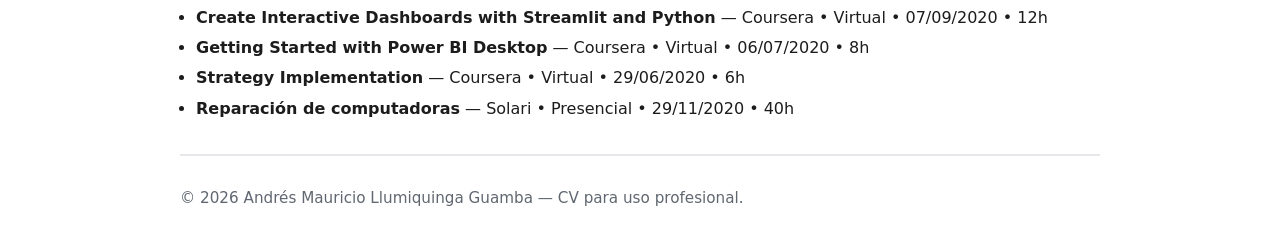
==== commit fcbefbed: "add new role" ====
--- a/index.html
+++ b/index.html
@@ -299,4 +299,3 @@
   <script src="js/main.js"></script>
 </body>
 </html>
-``
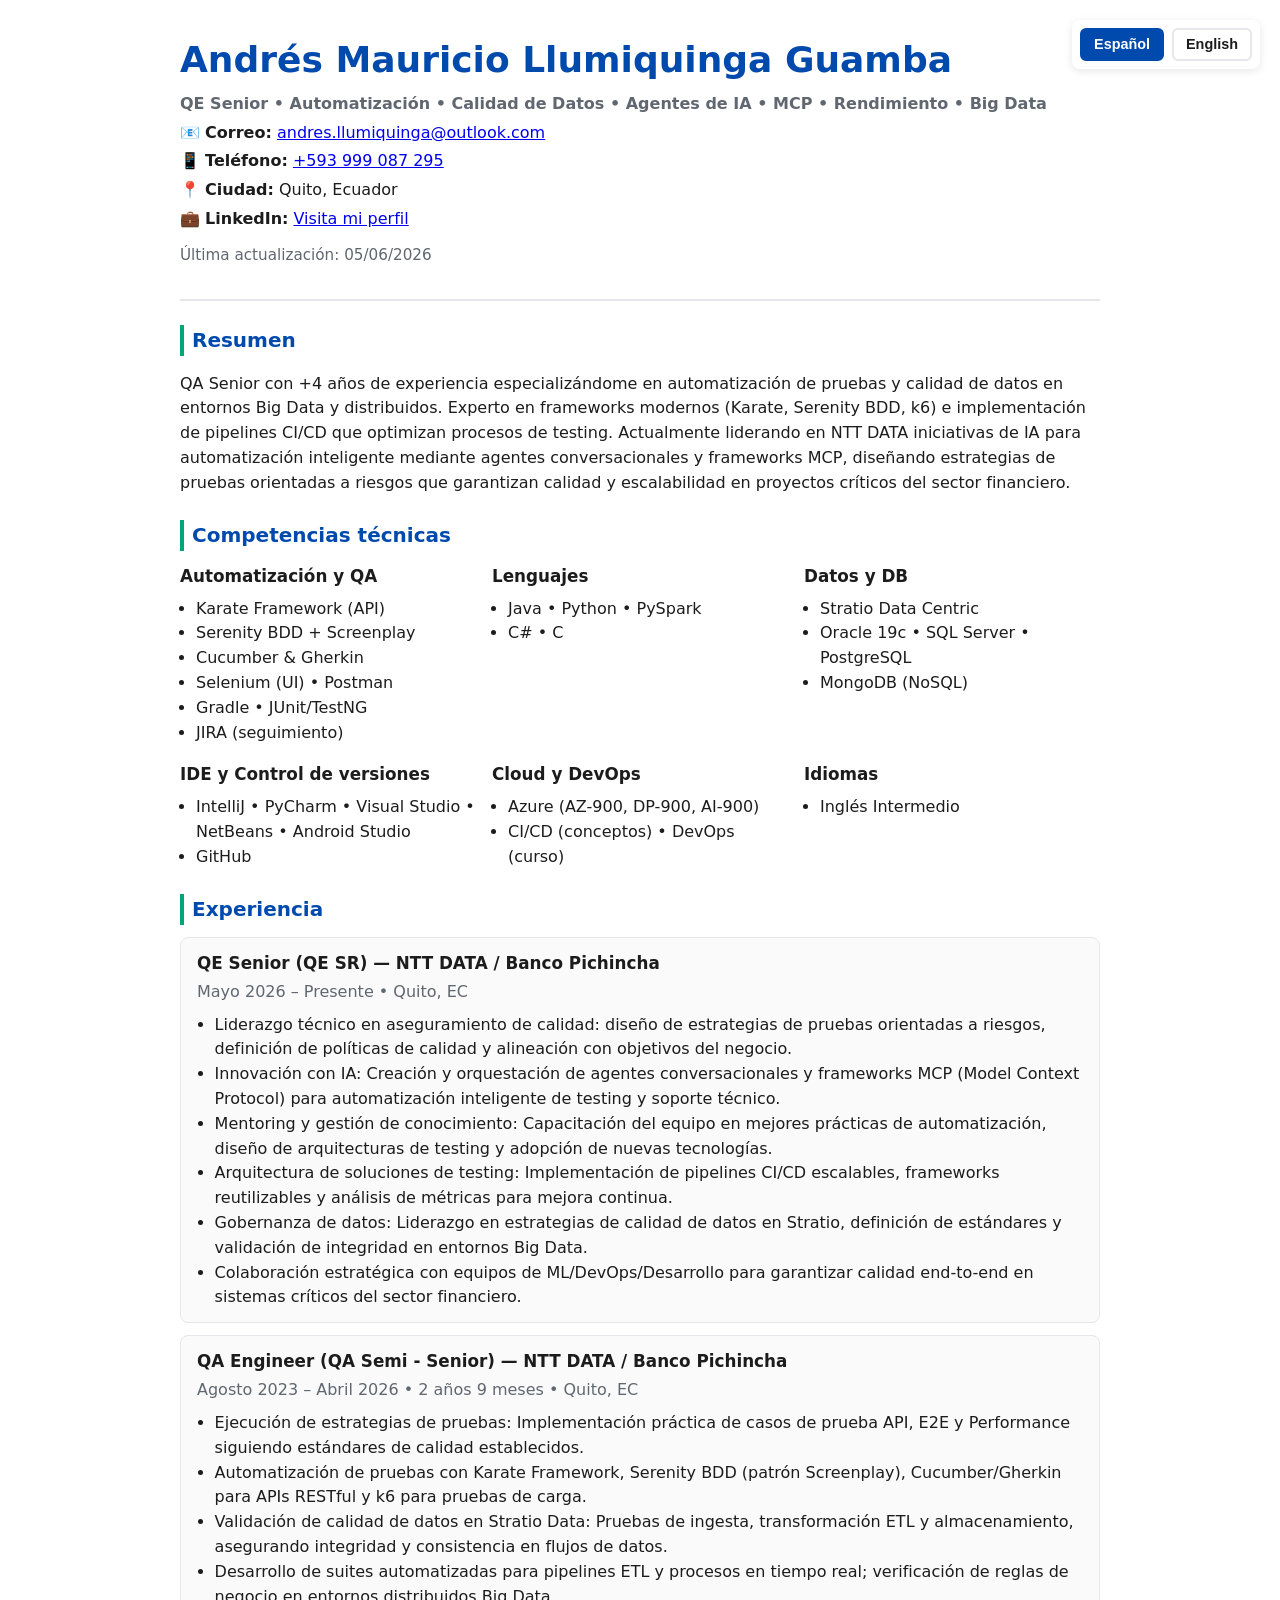
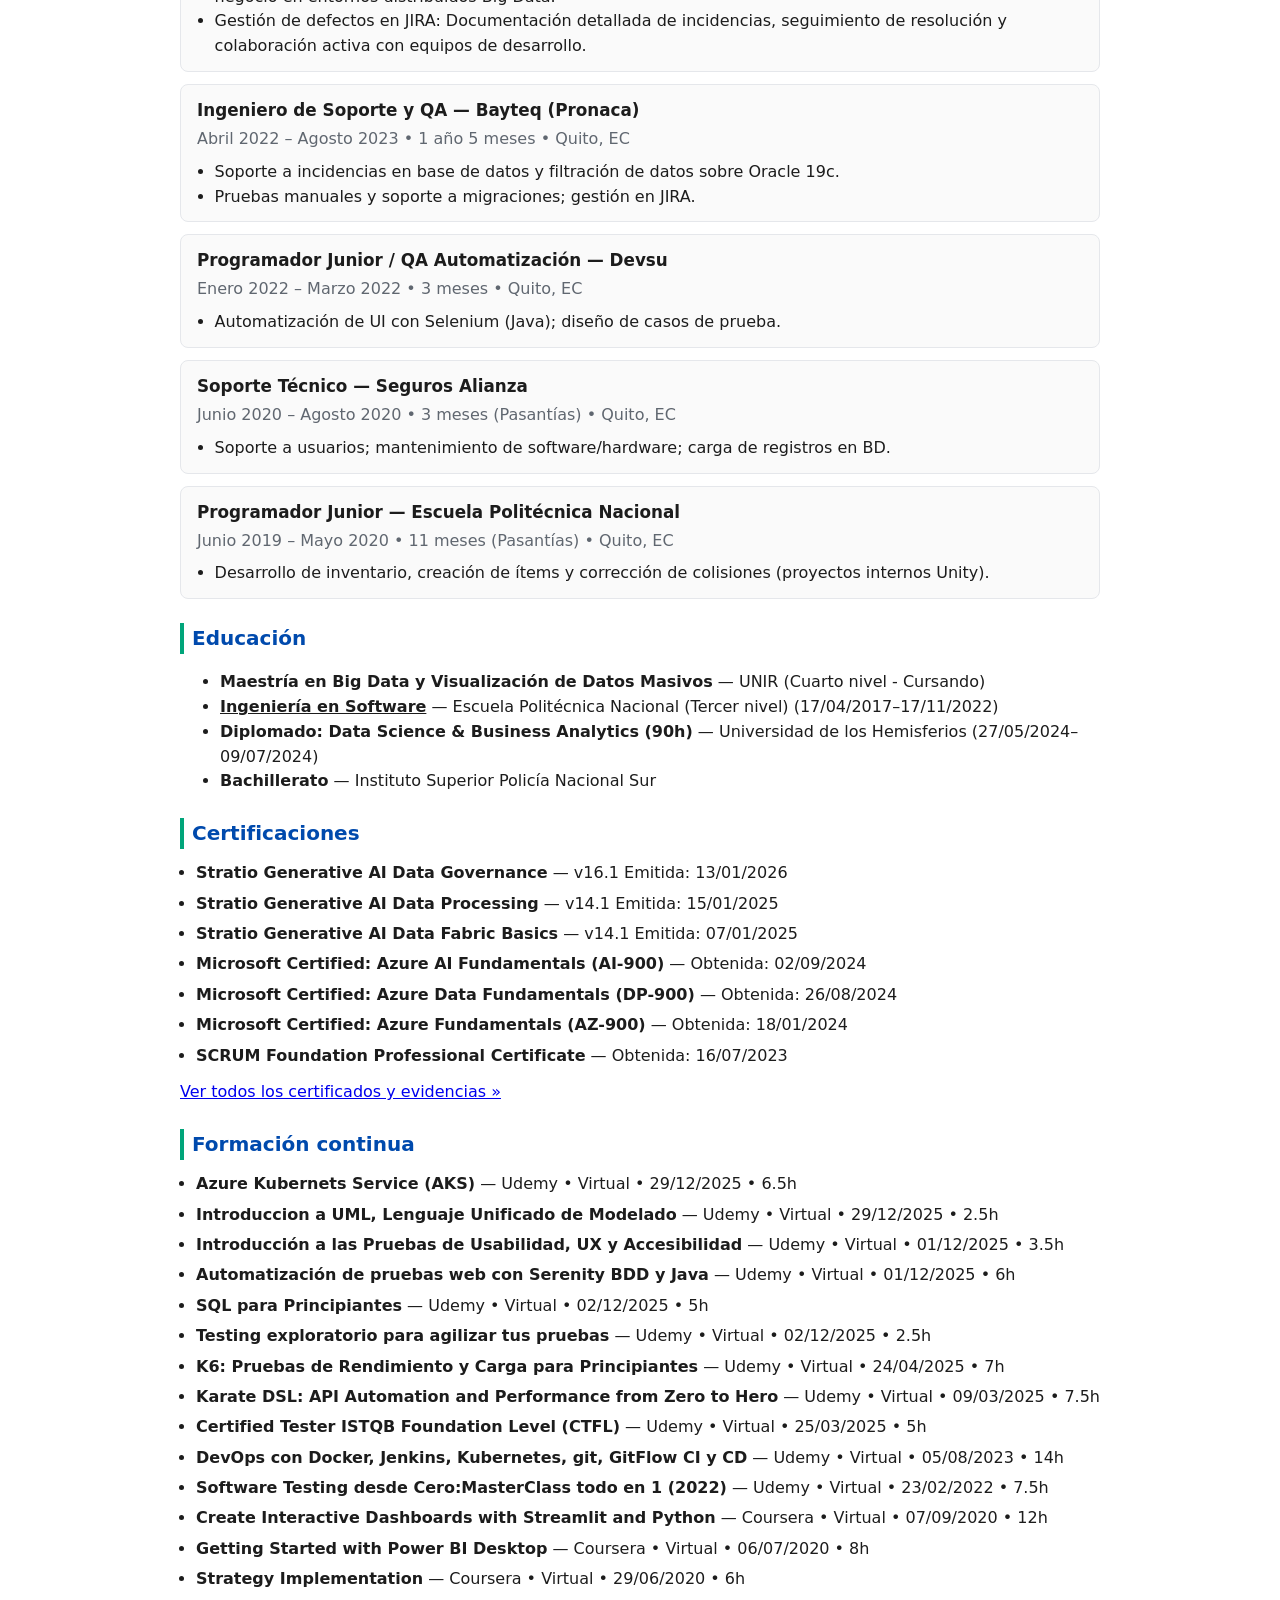
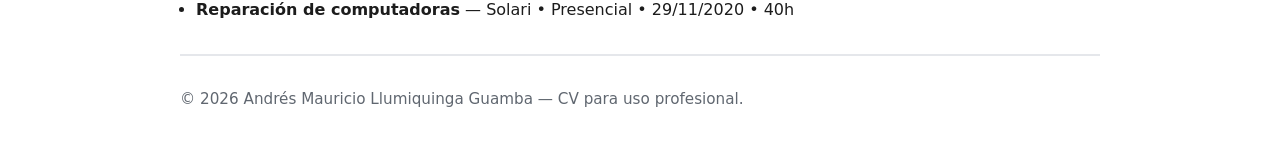
==== commit 8947a576: "improve description" ====
--- a/index.html
+++ b/index.html
@@ -52,11 +52,11 @@
 
       <div class="contact" role="contentinfo">
         <!-- CAMBIAR: Datos de contacto cuando sea necesario -->
-        <p><strong data-i18n="header.email">Correo:</strong> <a href="mailto:andres.llumiquinga@outlook.com">andres.llumiquinga@outlook.com</a></p>
-        <p><strong data-i18n="header.phone">Teléfono:</strong> <a href="tel:+593999087295">+593 999 087 295</a></p>
-        <p><strong data-i18n="header.city">Ciudad:</strong> <span data-i18n="header.location">Quito, Ecuador</span></p>
+        <p>📧 <strong data-i18n="header.email">Correo:</strong> <a href="mailto:andres.llumiquinga@outlook.com">andres.llumiquinga@outlook.com</a></p>
+        <p>📱 <strong data-i18n="header.phone">Teléfono:</strong> <a href="tel:+593999087295">+593 999 087 295</a></p>
+        <p>📍 <strong data-i18n="header.city">Ciudad:</strong> <span data-i18n="header.location">Quito, Ecuador</span></p>
         <p>
-          <strong data-i18n="header.linkedin">LinkedIn:</strong>
+          💼 <strong data-i18n="header.linkedin">LinkedIn:</strong>
           <a href="https://www.linkedin.com/in/andr%C3%A9s-llumiquinga-320a70213?utm_source=share&utm_campaign=share_via&utm_content=profile&utm_medium=android_app"
             target="_blank" rel="noopener noreferrer" aria-label="Visita mi perfil en LinkedIn"
             style="display:inline-flex; align-items:center; gap:6currentColor">
@@ -80,13 +80,7 @@
     <section class="section">
       <h2 data-i18n="section.summary">Resumen</h2>
       <p data-i18n="summary.text">
-        Ingeniero de Calidad Senior (QE SR) en NTT DATA — puesto asumido desde el 1 de mayo de 2026. Experiencia consolidada en automatización de pruebas
-        (API y End-to-End), gobierno y calidad de datos en entornos distribuidos, y validación de pipelines ETL. Experto en herramientas como Karate,
-        Serenity BDD (Screenplay), Cucumber/Gherkin, Gradle, Selenium y k6 para pruebas de rendimiento. Actualmente liderando el diseño e implementación
-        de estrategias de pruebas orientadas a riesgos, pipelines de testing automatizados, frameworks MCP (Model Context Protocol) y soluciones de
-        automatización que integran agentes conversacionales de IA para soporte, pruebas y mejora continua. Foco en aseguramiento de integridad y
-        consistencia de datos sobre Stratio, cumplimiento de políticas de prueba, CI/CD, Python, integración con equipos de ML/DevOps y análisis de
-        resultados para garantizar calidad y escalabilidad. Enfocado en impulsar la eficiencia y la calidad mediante soluciones inteligentes y automatizadas.
+        QA Senior con +4 años de experiencia especializándome en automatización de pruebas y calidad de datos en entornos Big Data y distribuidos. Experto en frameworks modernos (Karate, Serenity BDD, k6) e implementación de pipelines CI/CD que optimizan procesos de testing. Actualmente liderando en NTT DATA iniciativas de IA para automatización inteligente mediante agentes conversacionales y frameworks MCP, diseñando estrategias de pruebas orientadas a riesgos que garantizan calidad y escalabilidad en proyectos críticos del sector financiero.
       </p>
     </section>
 
@@ -161,12 +155,12 @@
           <p class="meta" data-i18n="job1.period">Mayo 2026 – Presente • Quito, EC</p>
         </header>
         <ul>
-          <li data-i18n="job1.desc1">Liderazgo técnico en aseguramiento de calidad, diseño e implementación de estrategias de pruebas orientadas a riesgos y objetivos del negocio.</li>
-          <li data-i18n="job1.desc2">Creación y orquestación de agentes de IA y frameworks MCP (Model Context Protocol) para automatización inteligente de pruebas y soporte.</li>
-          <li data-i18n="job1.desc3">Automatización de pruebas API, E2E y Performance con Karate, Serenity BDD (Screenplay), Cucumber/Gherkin y k6.</li>
-          <li data-i18n="job1.desc4">Aseguramiento de calidad de datos en Stratio Data; validación de ingesta, transformación y almacenamiento.</li>
-          <li data-i18n="job1.desc5">Implementación de pipelines de testing automatizados con integración CI/CD, análisis de resultados y mejora continua.</li>
-          <li data-i18n="job1.desc6">Colaboración con equipos de ML/DevOps para garantizar calidad, escalabilidad y eficiencia en soluciones de software.</li>
+          <li data-i18n="job1.desc1">Liderazgo técnico en aseguramiento de calidad: diseño de estrategias de pruebas orientadas a riesgos, definición de políticas de calidad y alineación con objetivos del negocio.</li>
+          <li data-i18n="job1.desc2">Innovación con IA: Creación y orquestación de agentes conversacionales y frameworks MCP (Model Context Protocol) para automatización inteligente de testing y soporte técnico.</li>
+          <li data-i18n="job1.desc3">Mentoring y gestión de conocimiento: Capacitación del equipo en mejores prácticas de automatización, diseño de arquitecturas de testing y adopción de nuevas tecnologías.</li>
+          <li data-i18n="job1.desc4">Arquitectura de soluciones de testing: Implementación de pipelines CI/CD escalables, frameworks reutilizables y análisis de métricas para mejora continua.</li>
+          <li data-i18n="job1.desc5">Gobernanza de datos: Liderazgo en estrategias de calidad de datos en Stratio, definición de estándares y validación de integridad en entornos Big Data.</li>
+          <li data-i18n="job1.desc6">Colaboración estratégica con equipos de ML/DevOps/Desarrollo para garantizar calidad end-to-end en sistemas críticos del sector financiero.</li>
         </ul>
       </article>
 
@@ -177,11 +171,11 @@
           <p class="meta" data-i18n="job2.period">Agosto 2023 – Abril 2026 • 2 años 9 meses • Quito, EC</p>
         </header>
         <ul>
-          <li data-i18n="job2.desc1">Diseño e implementación de estrategias de pruebas orientadas a riesgos y objetivos del negocio.</li>
-          <li data-i18n="job2.desc2">Automatización de pruebas API, E2E y Performance con Karate, Serenity BDD (Screenplay), Cucumber/Gherkin y k6.</li>
-          <li data-i18n="job2.desc3">Aseguramiento de calidad de datos en Stratio Data; validación de ingesta, transformación y almacenamiento.</li>
-          <li data-i18n="job2.desc4">Pruebas automatizadas para pipelines ETL y flujos en tiempo real; integridad y consistencia en entornos distribuidos.</li>
-          <li data-i18n="job2.desc5">Gestión de incidencias y seguimiento en JIRA; colaboración con equipos de desarrollo para resolución de defectos.</li>
+          <li data-i18n="job2.desc1">Ejecución de estrategias de pruebas: Implementación práctica de casos de prueba API, E2E y Performance siguiendo estándares de calidad establecidos.</li>
+          <li data-i18n="job2.desc2">Automatización de pruebas con Karate Framework, Serenity BDD (patrón Screenplay), Cucumber/Gherkin para APIs RESTful y k6 para pruebas de carga.</li>
+          <li data-i18n="job2.desc3">Validación de calidad de datos en Stratio Data: Pruebas de ingesta, transformación ETL y almacenamiento, asegurando integridad y consistencia en flujos de datos.</li>
+          <li data-i18n="job2.desc4">Desarrollo de suites automatizadas para pipelines ETL y procesos en tiempo real; verificación de reglas de negocio en entornos distribuidos Big Data.</li>
+          <li data-i18n="job2.desc5">Gestión de defectos en JIRA: Documentación detallada de incidencias, seguimiento de resolución y colaboración activa con equipos de desarrollo.</li>
         </ul>
       </article>
 
@@ -235,7 +229,7 @@
     <section class="section">
       <h2 data-i18n="section.education">Educación</h2>
       <ul>
-        <li><strong data-i18n="edu1">Big Data y Visualizacion de Datos Masivos</strong> — <span data-i18n="edu1.inst">UNIR (Cuarto nivel - Cursando)</span></li>
+        <li><strong data-i18n="edu1">Maestría en Big Data y Visualización de Datos Masivos</strong> — <span data-i18n="edu1.inst">UNIR (Cuarto nivel - Cursando)</span></li>
         <li><strong><a href="titulo.html" style="color: inherit; text-decoration: underline;" data-i18n="edu2">Ingeniería en Software</a></strong> — <span data-i18n="edu2.inst">Escuela Politécnica Nacional (Tercer nivel)</span> (17/04/2017–17/11/2022)</li>
         <li><strong data-i18n="edu3">Diplomado: Data Science &amp; Business Analytics (90h)</strong> — <span data-i18n="edu3.inst">Universidad de los Hemisferios</span> (27/05/2024–09/07/2024)</li>
         <li><strong data-i18n="edu4">Bachillerato</strong> — <span data-i18n="edu4.inst">Instituto Superior Policía Nacional Sur</span></li>
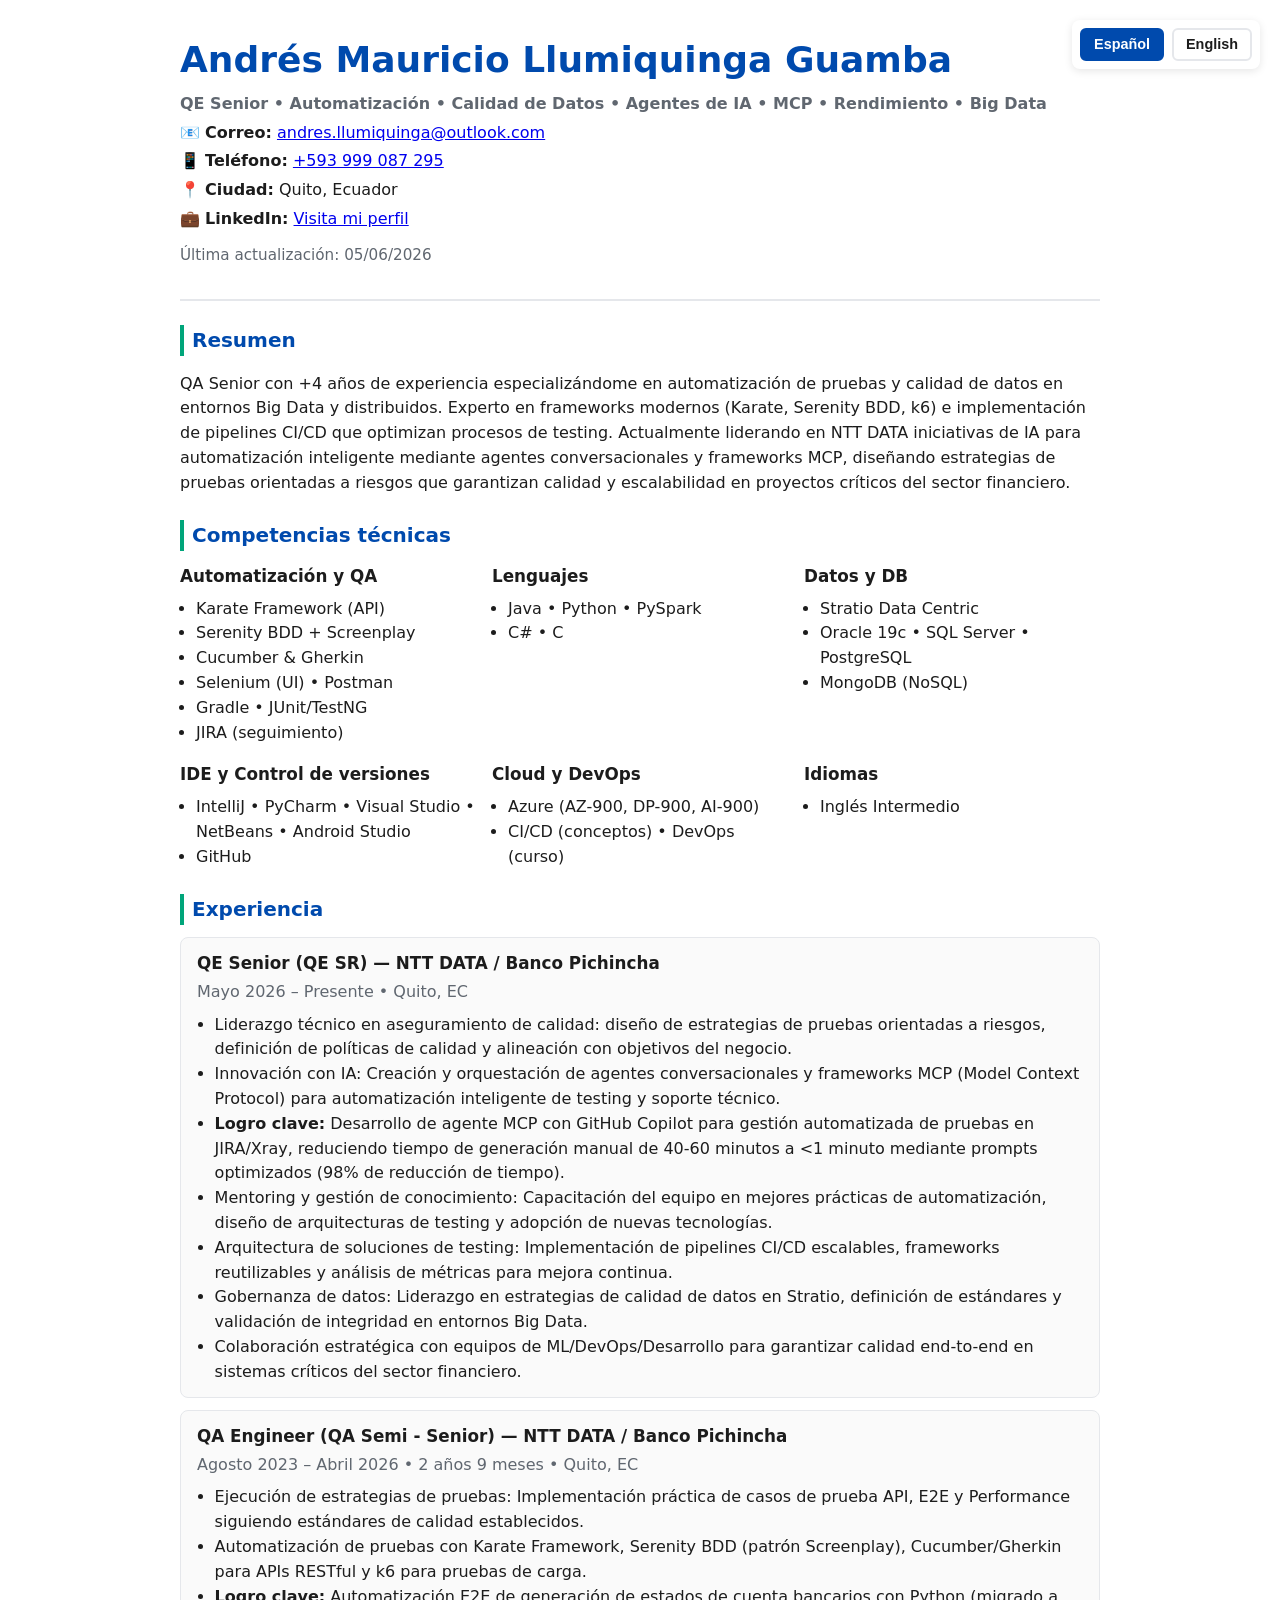
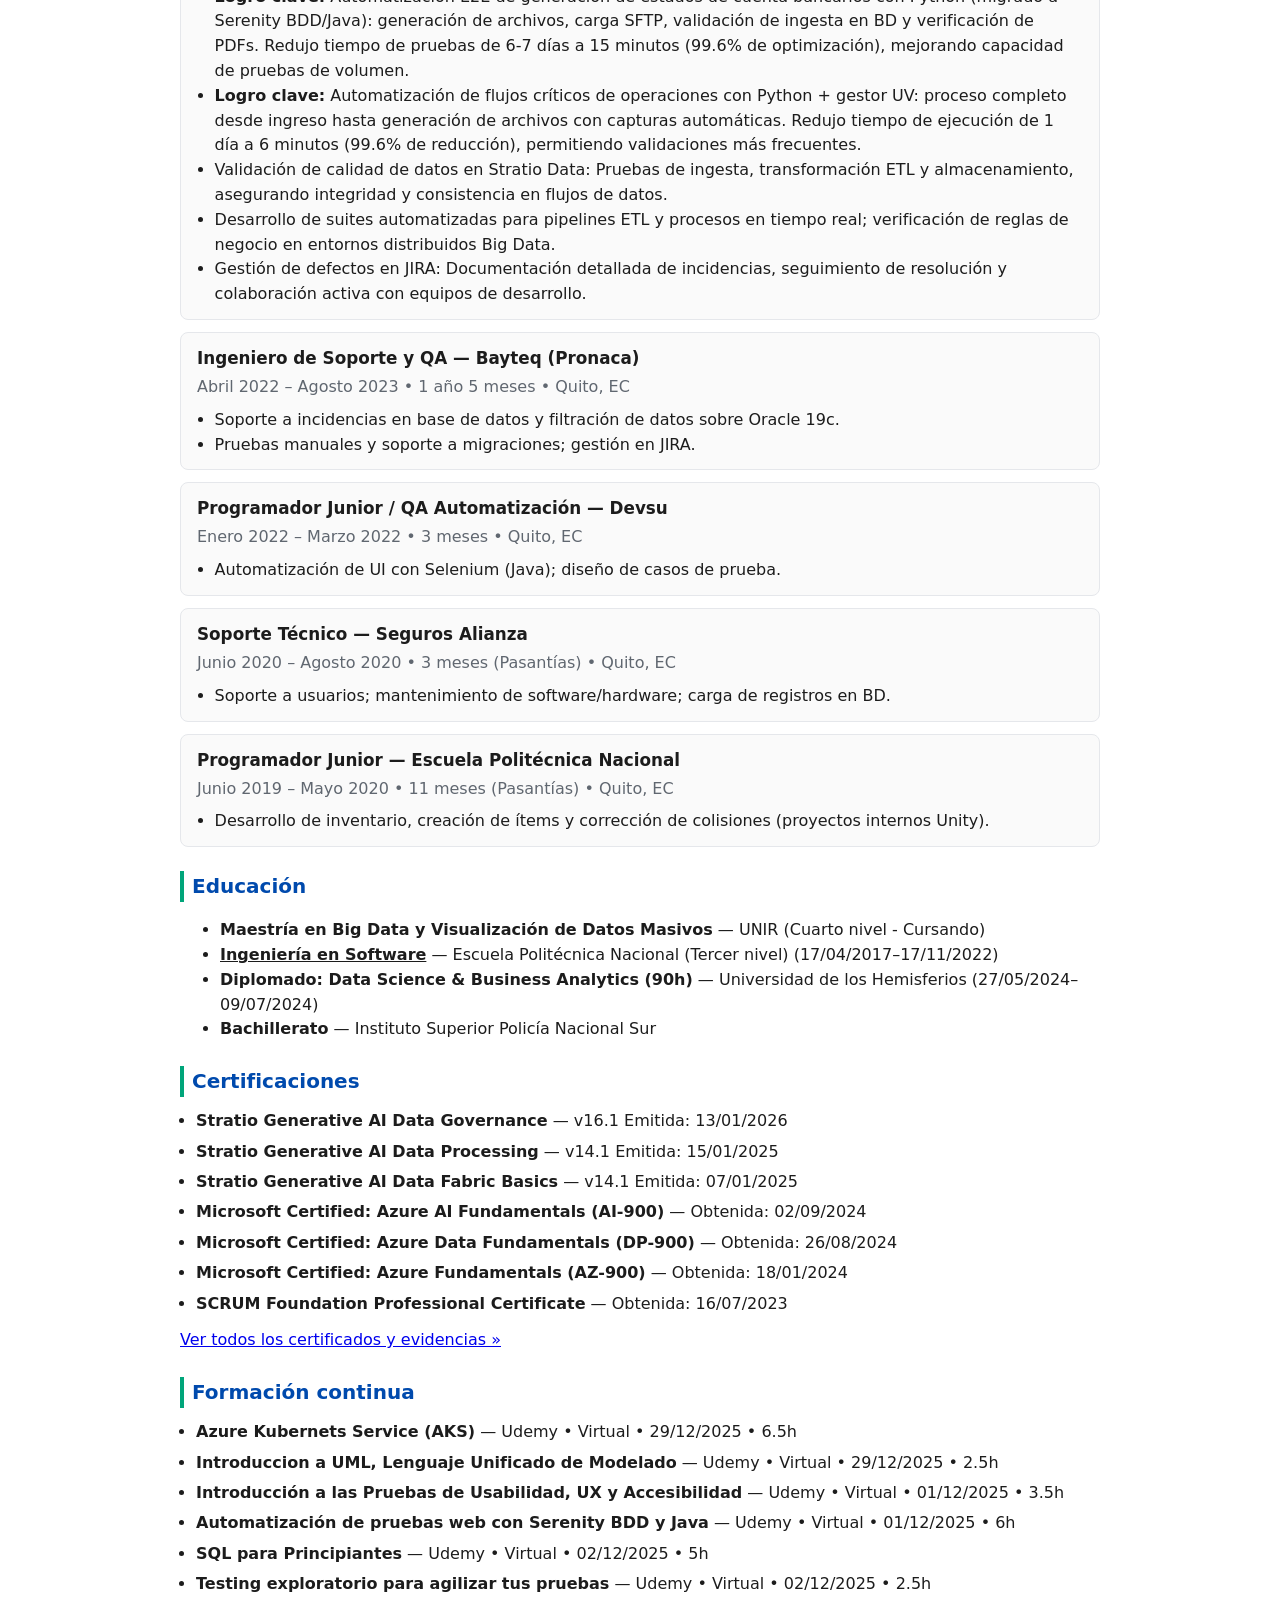
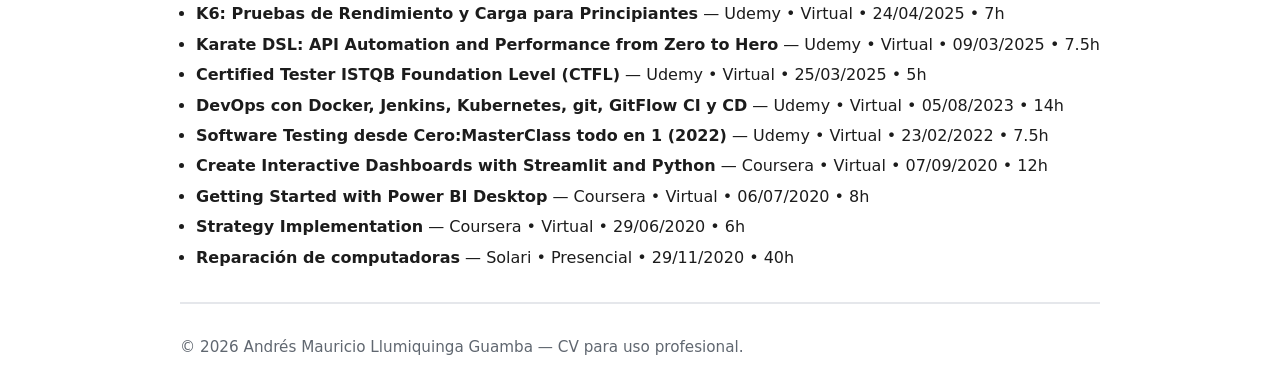
==== commit aa7fe518: "add proyects" ====
--- a/index.html
+++ b/index.html
@@ -157,6 +157,7 @@
         <ul>
           <li data-i18n="job1.desc1">Liderazgo técnico en aseguramiento de calidad: diseño de estrategias de pruebas orientadas a riesgos, definición de políticas de calidad y alineación con objetivos del negocio.</li>
           <li data-i18n="job1.desc2">Innovación con IA: Creación y orquestación de agentes conversacionales y frameworks MCP (Model Context Protocol) para automatización inteligente de testing y soporte técnico.</li>
+          <li data-i18n="job1.desc2b"><strong>Logro clave:</strong> Desarrollo de agente MCP con GitHub Copilot para gestión automatizada de pruebas en JIRA/Xray, reduciendo tiempo de generación manual de 40-60 minutos a <1 minuto mediante prompts optimizados (98% de reducción de tiempo).</li>
           <li data-i18n="job1.desc3">Mentoring y gestión de conocimiento: Capacitación del equipo en mejores prácticas de automatización, diseño de arquitecturas de testing y adopción de nuevas tecnologías.</li>
           <li data-i18n="job1.desc4">Arquitectura de soluciones de testing: Implementación de pipelines CI/CD escalables, frameworks reutilizables y análisis de métricas para mejora continua.</li>
           <li data-i18n="job1.desc5">Gobernanza de datos: Liderazgo en estrategias de calidad de datos en Stratio, definición de estándares y validación de integridad en entornos Big Data.</li>
@@ -173,6 +174,8 @@
         <ul>
           <li data-i18n="job2.desc1">Ejecución de estrategias de pruebas: Implementación práctica de casos de prueba API, E2E y Performance siguiendo estándares de calidad establecidos.</li>
           <li data-i18n="job2.desc2">Automatización de pruebas con Karate Framework, Serenity BDD (patrón Screenplay), Cucumber/Gherkin para APIs RESTful y k6 para pruebas de carga.</li>
+          <li data-i18n="job2.desc2b"><strong>Logro clave:</strong> Automatización E2E de generación de estados de cuenta bancarios con Python (migrado a Serenity BDD/Java): generación de archivos, carga SFTP, validación de ingesta en BD y verificación de PDFs. Redujo tiempo de pruebas de 6-7 días a 15 minutos (99.6% de optimización), mejorando capacidad de pruebas de volumen.</li>
+          <li data-i18n="job2.desc2c"><strong>Logro clave:</strong> Automatización de flujos críticos de operaciones con Python + gestor UV: proceso completo desde ingreso hasta generación de archivos con capturas automáticas. Redujo tiempo de ejecución de 1 día a 6 minutos (99.6% de reducción), permitiendo validaciones más frecuentes.</li>
           <li data-i18n="job2.desc3">Validación de calidad de datos en Stratio Data: Pruebas de ingesta, transformación ETL y almacenamiento, asegurando integridad y consistencia en flujos de datos.</li>
           <li data-i18n="job2.desc4">Desarrollo de suites automatizadas para pipelines ETL y procesos en tiempo real; verificación de reglas de negocio en entornos distribuidos Big Data.</li>
           <li data-i18n="job2.desc5">Gestión de defectos en JIRA: Documentación detallada de incidencias, seguimiento de resolución y colaboración activa con equipos de desarrollo.</li>
